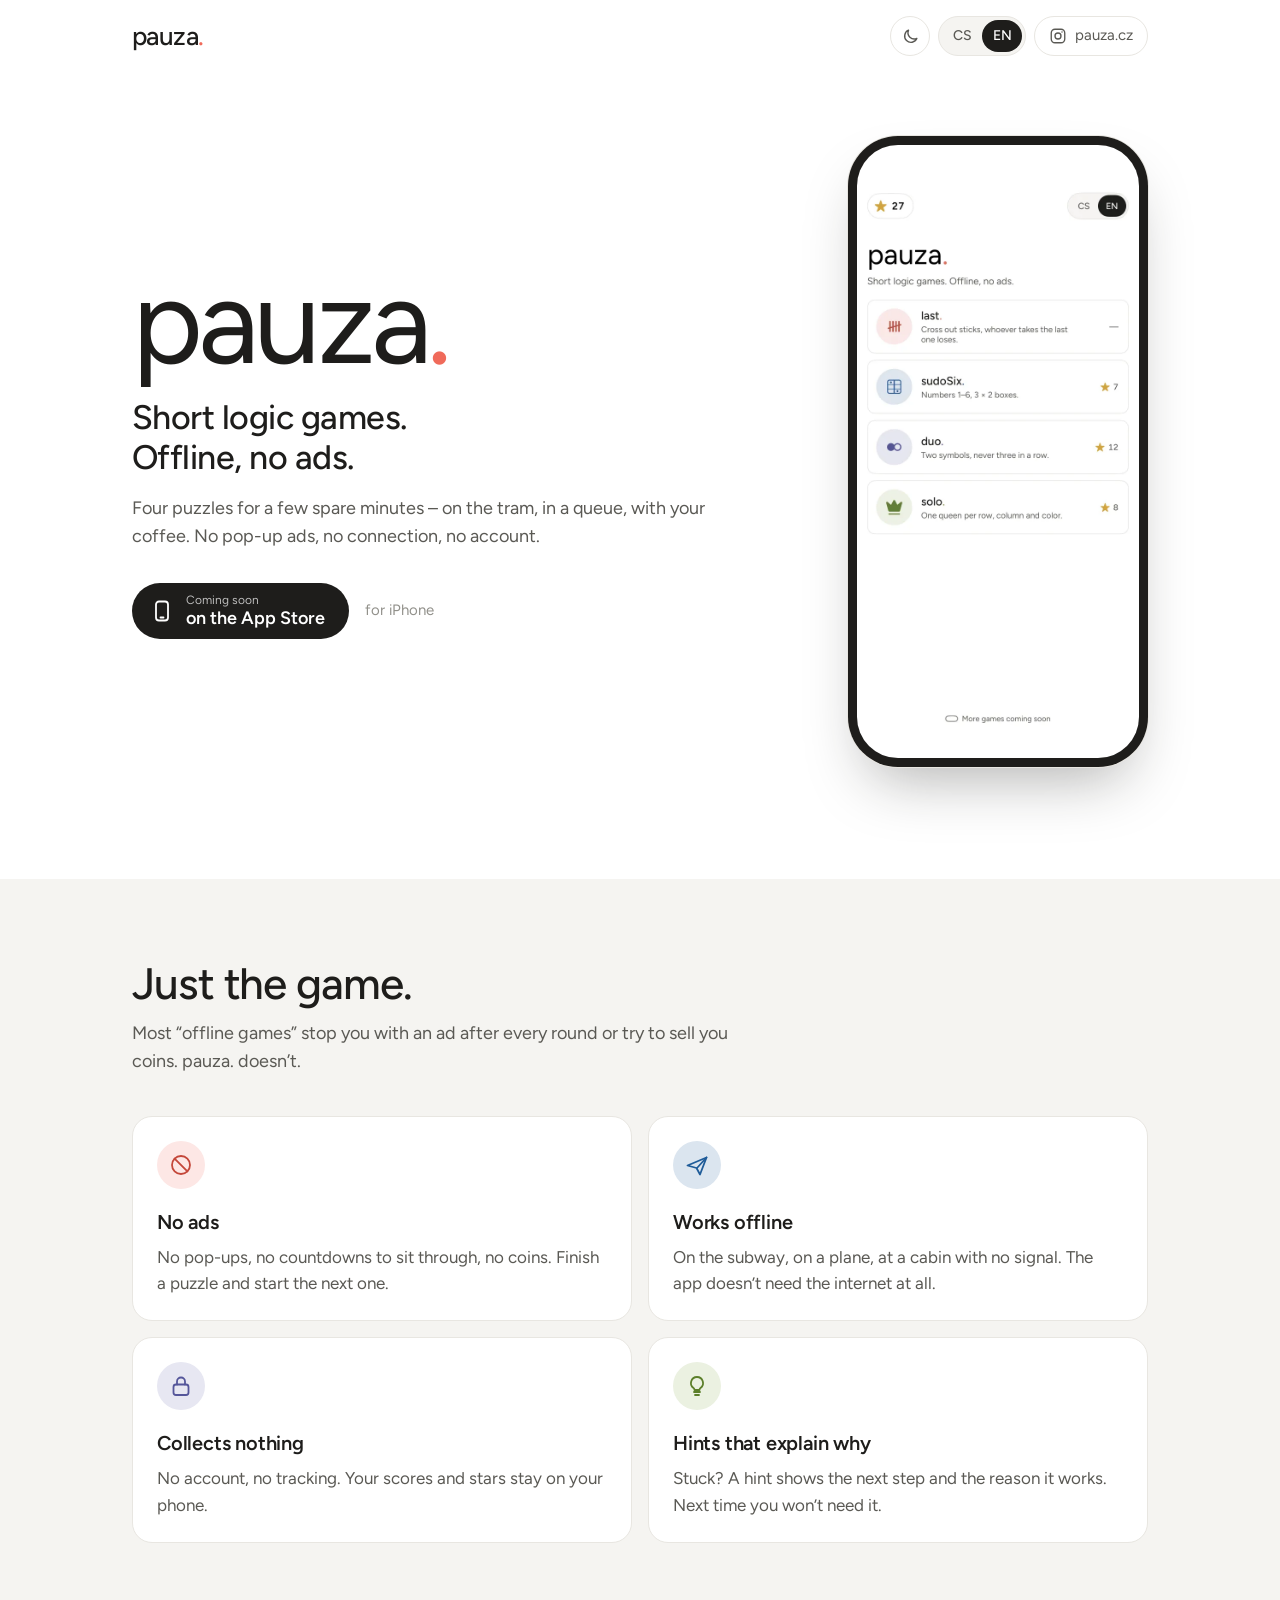
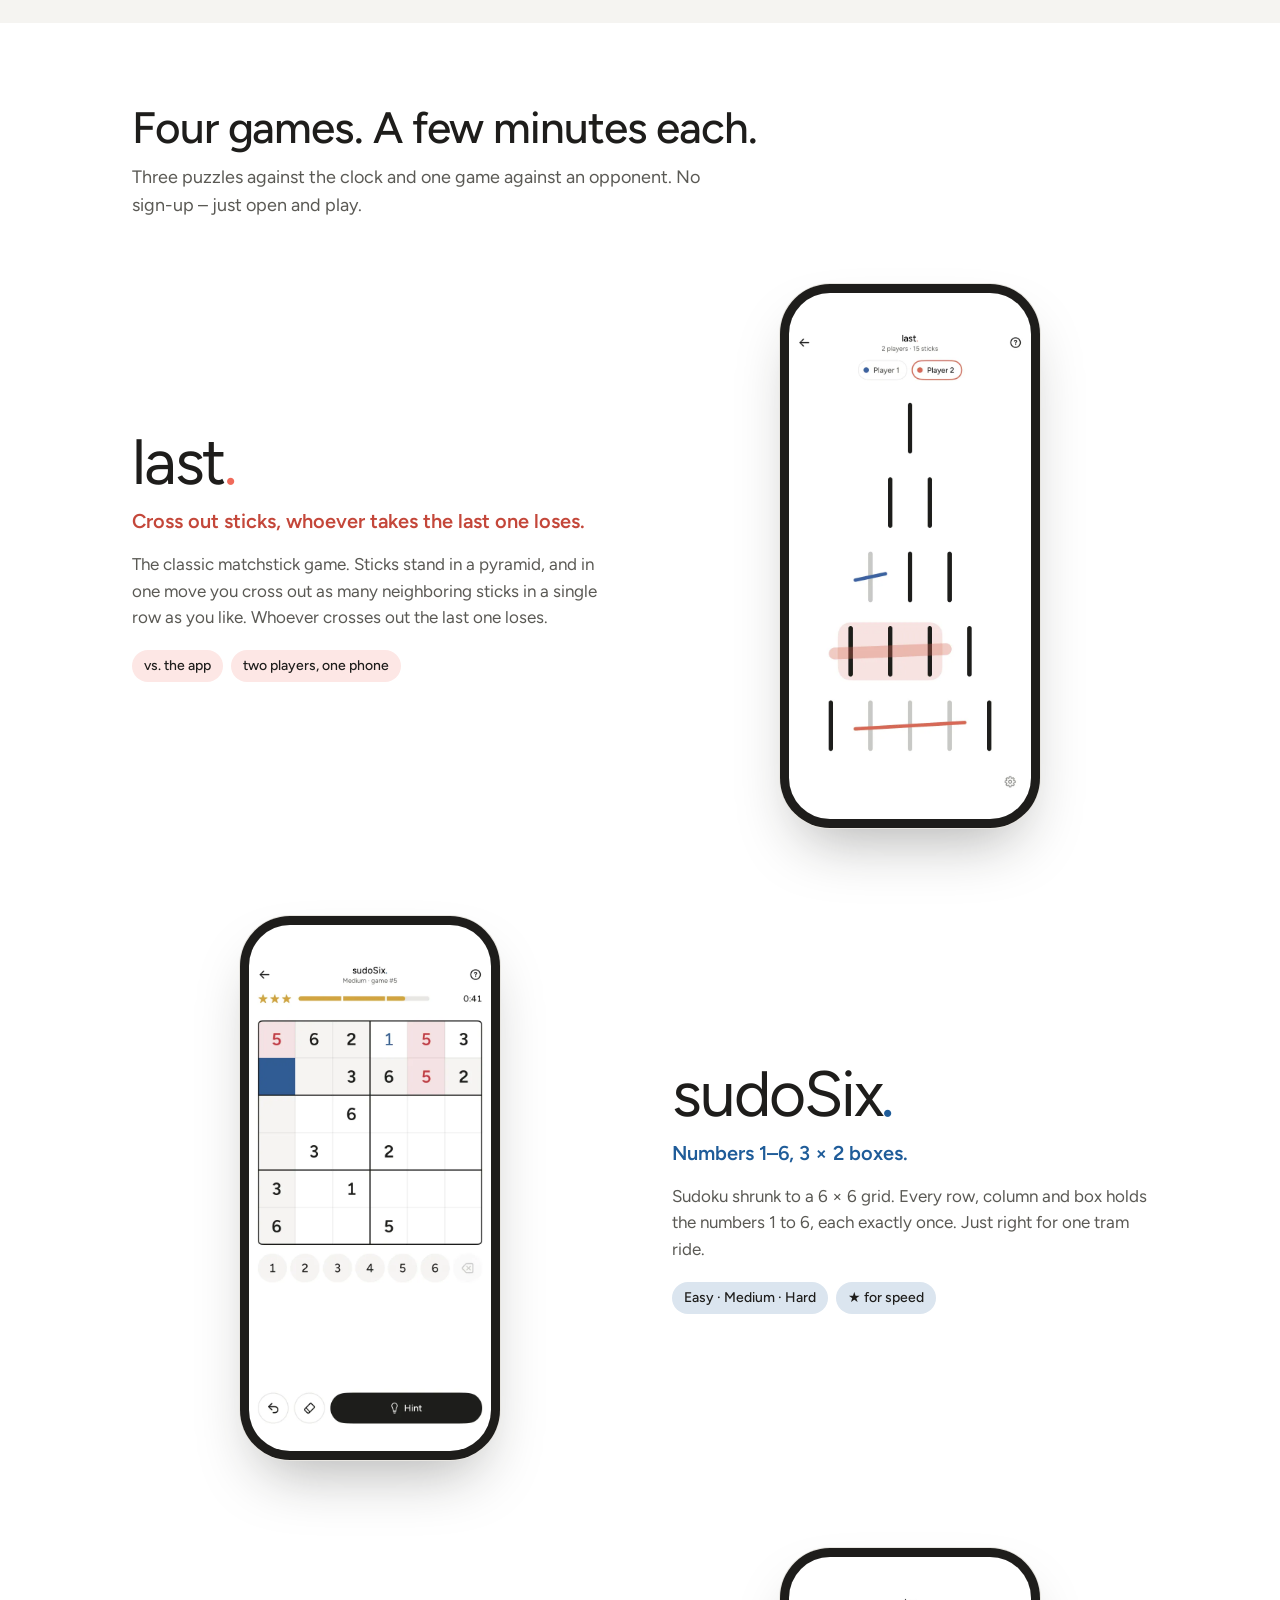
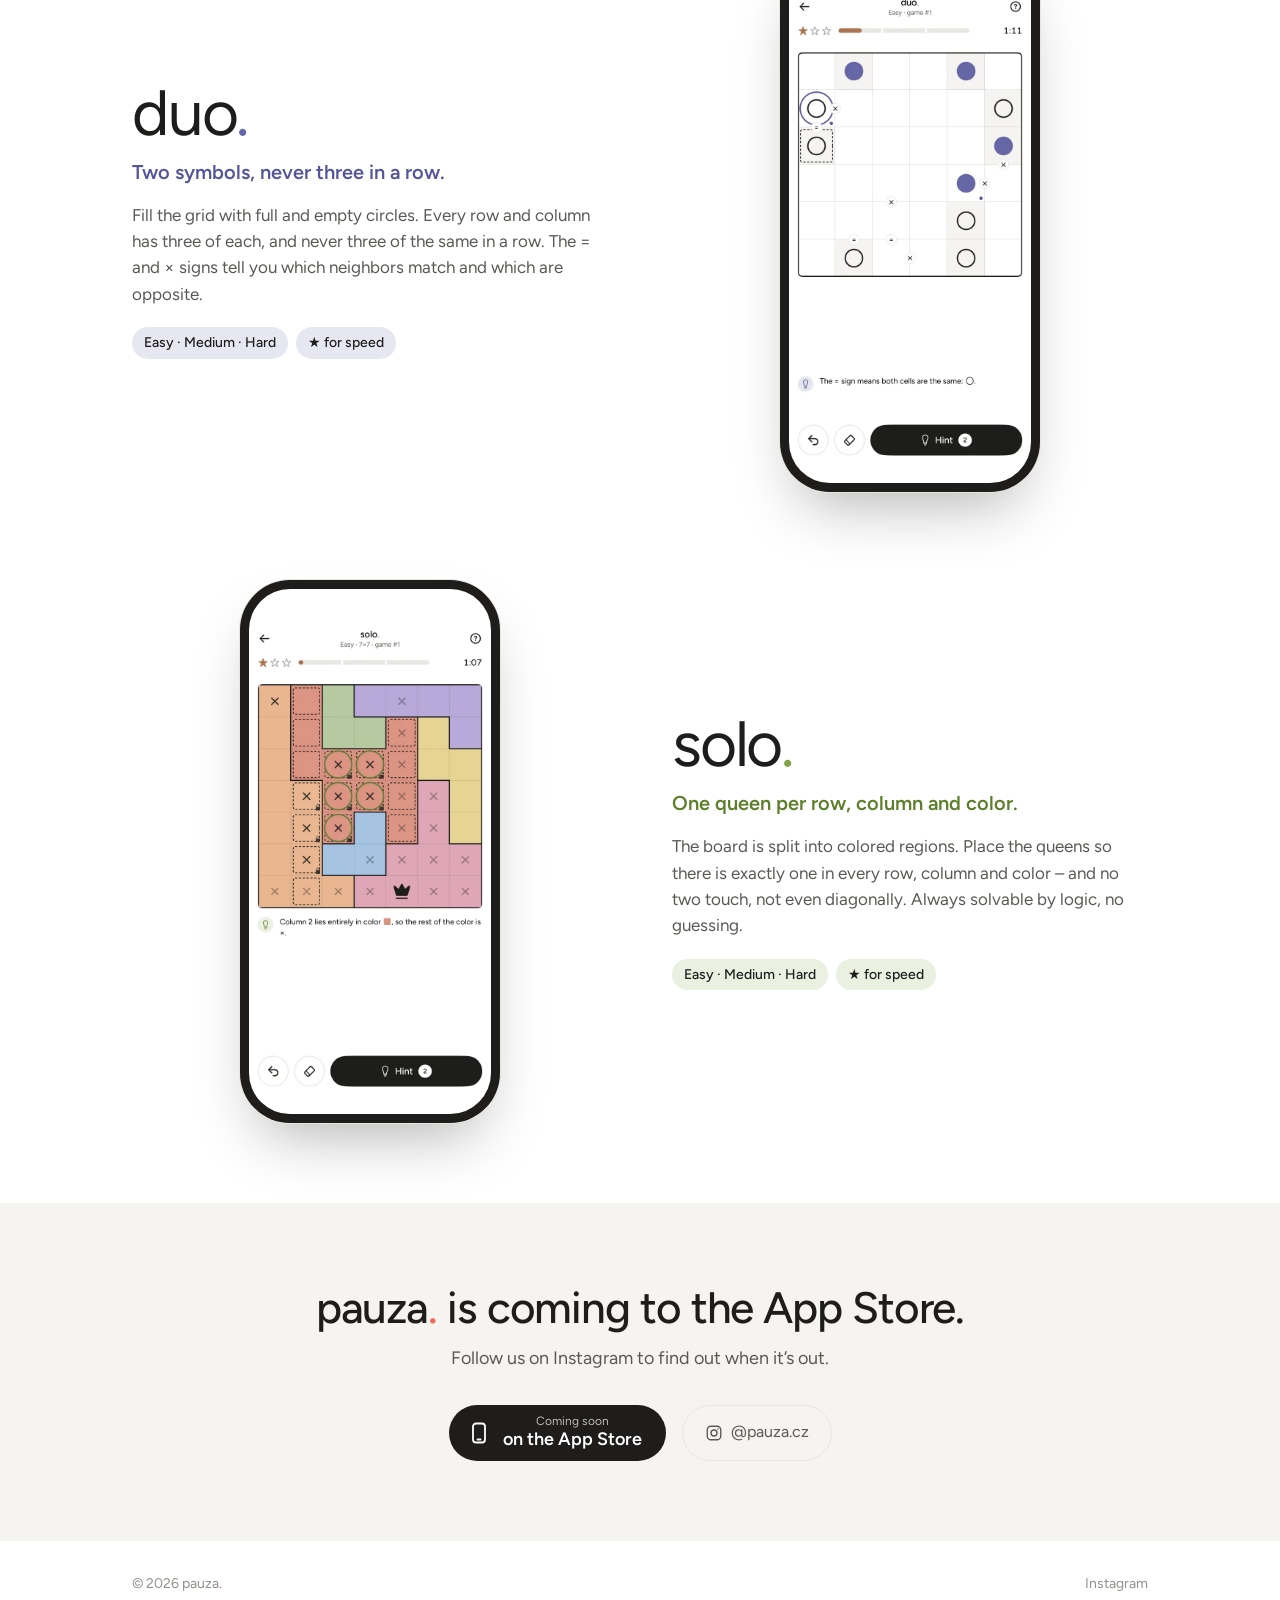
==== en/index.html @ 17f35d7b "Aktualizace webu (2026-10-19) Co-Authored-By: Claude Opus 5.5 <noreply@anthropic.com>" ====
<!doctype html>
<html lang="en">
<head>
  <meta charset="utf-8">
  <meta name="viewport" content="width=device-width, initial-scale=1, viewport-fit=cover">
  <title>pauza. – short logic games, offline and ad-free</title>
  <!-- Ještě před vykreslením: režim podle uložené volby (jinak systém) a jazyk – při příchodu zvenku
       přesměruje na verzi podle uložené volby, jinak podle jazyka prohlížeče. Vyhledávače se nepřesměrují. -->
  <script>
    (function () {
      var d = document.documentElement, theme = null, lang = null;
      try { theme = localStorage.getItem('pauza.theme'); lang = localStorage.getItem('pauza.lang'); } catch (e) {}
      if (theme === 'light' || theme === 'dark') d.setAttribute('data-theme', theme);
      var inside = document.referrer.indexOf(location.origin + '/') === 0;
      if (inside || /bot|crawl|spider|slurp|facebookexternalhit|preview|lighthouse/i.test(navigator.userAgent)) return;
      if (lang !== 'cs' && lang !== 'en') {
        lang = 'en';
        var prefs = navigator.languages || [navigator.language || ''];
        for (var i = 0; i < prefs.length; i++) {
          if (/^(cs|sk)\b/i.test(prefs[i])) { lang = 'cs'; break; }
          if (/^en\b/i.test(prefs[i])) break;
        }
      }
      if (lang !== d.lang) location.replace(lang === 'en' ? '/en/' : '/');
    })();
  </script>
  <meta name="description" content="Four short logic games for iPhone. They work offline, have no ads and collect nothing about you. Coming soon to the App Store.">
  <meta name="color-scheme" content="light dark">
  <meta name="theme-color" content="#ffffff" media="(prefers-color-scheme: light)" data-scheme="light">
  <meta name="theme-color" content="#121211" media="(prefers-color-scheme: dark)" data-scheme="dark">
  <link rel="canonical" href="https://pauzadot.cz/en/">
  <link rel="alternate" hreflang="cs" href="https://pauzadot.cz/">
  <link rel="alternate" hreflang="en" href="https://pauzadot.cz/en/">
  <link rel="alternate" hreflang="x-default" href="https://pauzadot.cz/en/">
  <link rel="icon" href="/favicon.ico" sizes="32x32">
  <link rel="icon" href="/img/icon-192.png" type="image/png" sizes="192x192">
  <link rel="apple-touch-icon" href="/apple-touch-icon.png">
  <link rel="preload" href="/fonts/figtree-latin-wght-normal.woff2" as="font" type="font/woff2" crossorigin>
  <link rel="stylesheet" href="/style.css">
  <script src="/site.js" defer></script>

  <meta property="og:type" content="website">
  <meta property="og:site_name" content="pauza.">
  <meta property="og:url" content="https://pauzadot.cz/en/">
  <meta property="og:title" content="pauza. – short logic games, offline and ad-free">
  <meta property="og:description" content="Four short logic games for iPhone. Offline, no ads, no tracking. Coming soon to the App Store.">
  <meta property="og:image" content="https://pauzadot.cz/img/og-en.png">
  <meta property="og:image:width" content="1200">
  <meta property="og:image:height" content="630">
  <meta property="og:locale" content="en_US">
  <meta property="og:locale:alternate" content="cs_CZ">
  <meta name="twitter:card" content="summary_large_image">
  <script type="application/ld+json">
    {
      "@context": "https://schema.org",
      "@type": "WebSite",
      "name": "pauza.",
      "alternateName": ["pauza", "pauzadot.cz"],
      "url": "https://pauzadot.cz/"
    }
  </script>
</head>
<body>

<!-- Vygenerováno `npm run site` ze site-src/page.html – neupravovat ručně. -->

<header class="wrap top">
  <a class="logo" href="/en/">pauza<span class="dot">.</span></a>
  <div class="controls">
    <button class="icon-btn theme" type="button">
      <svg class="moon" viewBox="0 0 24 24" fill="none" stroke="currentColor" stroke-width="1.8" stroke-linecap="round" stroke-linejoin="round" aria-hidden="true"><path d="M20 14.5A8 8 0 0 1 9.5 4a8 8 0 1 0 10.5 10.5z"/></svg>
      <svg class="sun" viewBox="0 0 24 24" fill="none" stroke="currentColor" stroke-width="1.8" stroke-linecap="round" aria-hidden="true"><circle cx="12" cy="12" r="4"/><path d="M12 2.5v2M12 19.5v2M2.5 12h2M19.5 12h2M5.3 5.3l1.4 1.4M17.3 17.3l1.4 1.4M5.3 18.7l1.4-1.4M17.3 6.7l1.4-1.4"/></svg><span class="vh">Switch light and dark mode</span>
    </button>
    <nav class="seg" aria-label="Jazyk / Language">
      <a href="/" hreflang="cs" data-set-lang="cs">CS</a>
      <a href="/en/" hreflang="en" data-set-lang="en" aria-current="page">EN</a>
    </nav>
    <a class="ig" href="https://www.instagram.com/pauza.cz/" rel="me noopener" target="_blank">
      <svg viewBox="0 0 24 24" fill="none" stroke="currentColor" stroke-width="1.8" aria-hidden="true"><rect x="3" y="3" width="18" height="18" rx="5"/><circle cx="12" cy="12" r="4"/><circle cx="17.3" cy="6.7" r="1" fill="currentColor" stroke="none"/></svg>
      <span class="label">pauza.cz</span><span class="vh">Instagram</span>
    </a>
  </div>
</header>

<main>
  <section class="wrap hero">
    <div>
      <h1>pauza<span class="dot">.</span></h1>
      <p class="claim">Short logic games.<br>Offline, no ads.</p>
      <p class="lead">Four puzzles for a few spare minutes – on the tram, in a queue, with your coffee. No pop-up ads, no connection, no account.</p>
      <div class="cta">
        <a class="store" aria-disabled="true" role="link">
          <svg viewBox="0 0 24 24" fill="none" stroke="currentColor" stroke-width="1.8" stroke-linecap="round" aria-hidden="true"><rect x="6" y="2.5" width="12" height="19" rx="3"/><path d="M10.5 18.5h3"/></svg>
          <span><small>Coming soon</small><strong>on the App Store</strong></span>
        </a>
        <span class="soon"><span>for iPhone</span></span>
      </div>
    </div>
    <div class="phone">
      <picture>
        <source srcset="/img/en/menu-dark.webp" media="(prefers-color-scheme: dark)" data-scheme="dark">
        <img src="/img/en/menu-light.webp" width="660" height="1434"
          alt="The pauza. app menu with four games: last., sudoSix., duo. and solo.">
      </picture>
    </div>
  </section>

  <section class="section soft">
    <div class="wrap">
      <h2>Just the game.</h2>
      <p class="sub">Most “offline games” stop you with an ad after every round or try to sell you coins. pauza. doesn’t.</p>
      <div class="why">
        <article class="game-carky">
          <div class="ico"><svg viewBox="0 0 24 24" fill="none" stroke="currentColor" stroke-width="1.8" stroke-linecap="round" aria-hidden="true"><circle cx="12" cy="12" r="9"/><path d="M5.6 5.6l12.8 12.8"/></svg></div>
          <h3>No ads</h3>
          <p>No pop-ups, no countdowns to sit through, no coins. Finish a puzzle and start the next one.</p>
        </article>
        <article class="game-sudoku">
          <div class="ico"><svg viewBox="0 0 24 24" fill="none" stroke="currentColor" stroke-width="1.8" stroke-linecap="round" stroke-linejoin="round" aria-hidden="true"><path d="M2.5 12.5l19-8-6.5 17-3.5-6.5z"/><path d="M12 15l9.5-10.5"/></svg></div>
          <h3>Works offline</h3>
          <p>On the subway, on a plane, at a cabin with no signal. The app doesn’t need the internet at all.</p>
        </article>
        <article class="game-tango">
          <div class="ico"><svg viewBox="0 0 24 24" fill="none" stroke="currentColor" stroke-width="1.8" stroke-linecap="round" aria-hidden="true"><rect x="4.5" y="10.5" width="15" height="10.5" rx="2.5"/><path d="M8 10.5V7.5a4 4 0 0 1 8 0v3"/></svg></div>
          <h3>Collects nothing</h3>
          <p>No account, no tracking. Your scores and stars stay on your phone.</p>
        </article>
        <article class="game-queens">
          <div class="ico"><svg viewBox="0 0 24 24" fill="none" stroke="currentColor" stroke-width="1.8" stroke-linecap="round" stroke-linejoin="round" aria-hidden="true"><path d="M9 18h6M10 21h4"/><path d="M12 3a6 6 0 0 0-3.5 10.9c.6.5 1 1.2 1 2.1h5c0-.9.4-1.6 1-2.1A6 6 0 0 0 12 3z"/></svg></div>
          <h3>Hints that explain why</h3>
          <p>Stuck? A hint shows the next step and the reason it works. Next time you won’t need it.</p>
        </article>
      </div>
    </div>
  </section>

  <section class="section">
    <div class="wrap">
      <h2>Four games. A few minutes each.</h2>
      <p class="sub">Three puzzles against the clock and one game against an opponent. No sign-up – just open and play.</p>

      <div class="games">
        <article class="game game-carky">
          <div>
            <h3>last<span class="dot">.</span></h3>
            <p class="tag">Cross out sticks, whoever takes the last one loses.</p>
            <p class="text">The classic matchstick game. Sticks stand in a pyramid, and in one move you cross out as many neighboring sticks in a single row as you like. Whoever crosses out the last one loses.</p>
            <ul class="chips"><li>vs. the app</li><li>two players, one phone</li></ul>
          </div>
          <div class="phone small">
            <picture>
              <source srcset="/img/en/last-dark.webp" media="(prefers-color-scheme: dark)" data-scheme="dark">
              <img src="/img/en/last-light.webp" width="660" height="1434" loading="lazy"
                alt="last.: a pyramid of sticks, some already crossed out">
            </picture>
          </div>
        </article>

        <article class="game game-sudoku">
          <div>
            <h3>sudoSix<span class="dot">.</span></h3>
            <p class="tag">Numbers 1–6, 3 × 2 boxes.</p>
            <p class="text">Sudoku shrunk to a 6 × 6 grid. Every row, column and box holds the numbers 1 to 6, each exactly once. Just right for one tram ride.</p>
            <ul class="chips"><li>Easy · Medium · Hard</li><li>★ for speed</li></ul>
          </div>
          <div class="phone small">
            <picture>
              <source srcset="/img/en/sudosix-dark.webp" media="(prefers-color-scheme: dark)" data-scheme="dark">
              <img src="/img/en/sudosix-light.webp" width="660" height="1434" loading="lazy"
                alt="sudoSix.: a 6 × 6 grid in progress with the number pad">
            </picture>
          </div>
        </article>

        <article class="game game-tango">
          <div>
            <h3>duo<span class="dot">.</span></h3>
            <p class="tag">Two symbols, never three in a row.</p>
            <p class="text">Fill the grid with full and empty circles. Every row and column has three of each, and never three of the same in a row. The = and × signs tell you which neighbors match and which are opposite.</p>
            <ul class="chips"><li>Easy · Medium · Hard</li><li>★ for speed</li></ul>
          </div>
          <div class="phone small">
            <picture>
              <source srcset="/img/en/duo-dark.webp" media="(prefers-color-scheme: dark)" data-scheme="dark">
              <img src="/img/en/duo-light.webp" width="660" height="1434" loading="lazy"
                alt="duo.: a grid of full and empty circles with = and × signs">
            </picture>
          </div>
        </article>

        <article class="game game-queens">
          <div>
            <h3>solo<span class="dot">.</span></h3>
            <p class="tag">One queen per row, column and color.</p>
            <p class="text">The board is split into colored regions. Place the queens so there is exactly one in every row, column and color – and no two touch, not even diagonally. Always solvable by logic, no guessing.</p>
            <ul class="chips"><li>Easy · Medium · Hard</li><li>★ for speed</li></ul>
          </div>
          <div class="phone small">
            <picture>
              <source srcset="/img/en/solo-dark.webp" media="(prefers-color-scheme: dark)" data-scheme="dark">
              <img src="/img/en/solo-light.webp" width="660" height="1434" loading="lazy"
                alt="solo.: colored regions, a queen and a hint explaining the next step">
            </picture>
          </div>
        </article>
      </div>
    </div>
  </section>

  <section class="section soft end">
    <div class="wrap">
      <h2>pauza<span class="dot">.</span> is coming to the App Store.</h2>
      <p class="sub">Follow us on Instagram to find out when it’s out.</p>
      <div class="cta">
        <a class="store" aria-disabled="true" role="link">
          <svg viewBox="0 0 24 24" fill="none" stroke="currentColor" stroke-width="1.8" stroke-linecap="round" aria-hidden="true"><rect x="6" y="2.5" width="12" height="19" rx="3"/><path d="M10.5 18.5h3"/></svg>
          <span><small>Coming soon</small><strong>on the App Store</strong></span>
        </a>
        <a class="ig" href="https://www.instagram.com/pauza.cz/" rel="me noopener" target="_blank">
          <svg viewBox="0 0 24 24" fill="none" stroke="currentColor" stroke-width="1.8" aria-hidden="true"><rect x="3" y="3" width="18" height="18" rx="5"/><circle cx="12" cy="12" r="4"/><circle cx="17.3" cy="6.7" r="1" fill="currentColor" stroke="none"/></svg>
          @pauza.cz
        </a>
      </div>
    </div>
  </section>
</main>

<footer class="wrap foot">
  <span>© 2026 pauza<span class="dot">.</span></span>
  <a href="https://www.instagram.com/pauza.cz/" rel="noopener" target="_blank">Instagram</a>
</footer>

</body>
</html>
---- style.css ----
/* Web pauzadot.cz – statická stránka bez sestavování (GitHub Pages).
   Barvy a rozměry z design/tokens.json přes `npm run tokens`, stejně jako appka. */

@font-face {
  font-family: 'Figtree';
  font-style: normal;
  font-display: swap;
  font-weight: 300 900;
  src: url('fonts/figtree-latin-ext-wght-normal.woff2') format('woff2-variations');
  unicode-range: U+0100-02BA, U+02BD-02C5, U+02C7-02CC, U+02CE-02D7, U+02DD-02FF, U+0304, U+0308, U+0329,
    U+1D00-1DBF, U+1E00-1E9F, U+1EF2-1EFF, U+2020, U+20A0-20AB, U+20AD-20C0, U+2113, U+2C60-2C7F, U+A720-A7FF;
}
@font-face {
  font-family: 'Figtree';
  font-style: normal;
  font-display: swap;
  font-weight: 300 900;
  src: url('fonts/figtree-latin-wght-normal.woff2') format('woff2-variations');
  unicode-range: U+0000-00FF, U+0131, U+0152-0153, U+02BB-02BC, U+02C6, U+02DA, U+02DC, U+0304, U+0308, U+0329,
    U+2000-206F, U+20AC, U+2122, U+2191, U+2193, U+2212, U+2215, U+FEFF, U+FFFD;
}

/* tokens:begin – generuje `npm run tokens` z design/tokens.json, neupravovat ručně */
:root {
  --bg: #ffffff;
  --bg-soft: #f5f4f1;
  --bg-card: #ffffff;
  --fg: #1e1d1b;
  --fg-muted: #5a5954;
  --fg-subtle: #92918b;
  --border: #e8e6e1;
  --border-strong: var(--fg);
  --edge: #1e1d1b; /* obrys hrací plochy a hranice oblastí */
  --hair: rgba(30, 29, 27, 0.12); /* jemné čáry uvnitř plochy */
  --scrim: rgba(20, 20, 18, 0.42);

  --player-1: #2f64a8;
  --player-2: #e8604c;
  --bad: #d62839;
  --star-gold: #d9a21b;
  --star-silver: #8f959e;
  --star-bronze: #b4714a;

  /* barvy her (accent = plocha/ikona, ink = text a čáry v barvě hry) */
  --game-carky: #f06a5a;
  --game-carky-ink: #c4473a;
  --game-sudoku: #1f5c99;
  --game-sudoku-ink: #1f5c99;
  --game-tango: #6667ab;
  --game-tango-ink: #55569a;
  --game-queens: #7fa544;
  --game-queens-ink: #5c7f2a;

  /* paleta oblastí Queens – světlá tlumená, tmavá hluboká (ve tmě nesvítí) */
  --q0: #f2b48a;
  --q1: #e9a3b8;
  --q2: #e8d38a;
  --q3: #afcb9c;
  --q4: #9ec4e6;
  --q5: #bba8dc;
  --q6: #e8907f;
  --q7: #8acdc0;
  --q8: #d6c3a5;
  --q9: #b7becb;
  --q-ink: #1e1d1b;

  --r-sm: 8px;
  --r-md: 12px;
  --r-capsule: 999px;
  --dur-fast: 120ms;
  --dur-base: 200ms;
}

@media (prefers-color-scheme: dark) {
  :root:not([data-theme='light']) {
    --bg: #121211;
    --bg-soft: #1b1b19;
    --bg-card: #222220;
    --fg: #f5f4f0;
    --fg-muted: #b5b3ac;
    --fg-subtle: #75736d;
    --border: #2d2c29;
    --edge: rgba(255, 255, 255, 0.88);
    --hair: rgba(255, 255, 255, 0.1);
    --scrim: rgba(0, 0, 0, 0.62);

    --player-1: #7ea6de;
    --player-2: #ff8c7e;
    --bad: #ff5a6a;
    --star-gold: #f2be4a;
    --star-silver: #b7bcc5;
    --star-bronze: #d6936a;

    --game-carky: #ff8c7e;
    --game-carky-ink: #ff8c7e;
    --game-sudoku: #6fa3db;
    --game-sudoku-ink: #8db7e6;
    --game-tango: #a3a4e3;
    --game-tango-ink: #a3a4e3;
    --game-queens: #a6cc6a;
    --game-queens-ink: #a6cc6a;

    --q0: #7c4a2d;
    --q1: #73394f;
    --q2: #6e5b1f;
    --q3: #3f5c35;
    --q4: #2c4d6e;
    --q5: #4d3f72;
    --q6: #7d3a33;
    --q7: #22574f;
    --q8: #5c4f3d;
    --q9: #454c5b;
    --q-ink: #ffffff;
  }
}

:root[data-theme='dark'] {
  --bg: #121211;
  --bg-soft: #1b1b19;
  --bg-card: #222220;
  --fg: #f5f4f0;
  --fg-muted: #b5b3ac;
  --fg-subtle: #75736d;
  --border: #2d2c29;
  --edge: rgba(255, 255, 255, 0.88);
  --hair: rgba(255, 255, 255, 0.1);
  --scrim: rgba(0, 0, 0, 0.62);

  --player-1: #7ea6de;
  --player-2: #ff8c7e;
  --bad: #ff5a6a;
  --star-gold: #f2be4a;
  --star-silver: #b7bcc5;
  --star-bronze: #d6936a;

  --game-carky: #ff8c7e;
  --game-carky-ink: #ff8c7e;
  --game-sudoku: #6fa3db;
  --game-sudoku-ink: #8db7e6;
  --game-tango: #a3a4e3;
  --game-tango-ink: #a3a4e3;
  --game-queens: #a6cc6a;
  --game-queens-ink: #a6cc6a;

  --q0: #7c4a2d;
  --q1: #73394f;
  --q2: #6e5b1f;
  --q3: #3f5c35;
  --q4: #2c4d6e;
  --q5: #4d3f72;
  --q6: #7d3a33;
  --q7: #22574f;
  --q8: #5c4f3d;
  --q9: #454c5b;
  --q-ink: #ffffff;
}
/* tokens:end */

/* režim: podle systému, ruční volba přes data-theme na <html> (site.js) */
:root {
  color-scheme: light;
  --frame: #1e1d1b; /* rám telefonu kolem screenu */
  --frame-shadow: 0 0 0 1px var(--border), 0 30px 60px -20px rgba(30, 29, 27, 0.35);
}
@media (prefers-color-scheme: dark) {
  :root:not([data-theme='light']) {
    color-scheme: dark;
    --frame: #2d2c29;
    --frame-shadow: 0 30px 60px -20px rgba(0, 0, 0, 0.7);
  }
}
:root[data-theme='dark'] {
  color-scheme: dark;
  --frame: #2d2c29;
  --frame-shadow: 0 30px 60px -20px rgba(0, 0, 0, 0.7);
}

/* barva hry přes třídu, stejně jako v appce */
.game-carky { --accent: var(--game-carky); --accent-ink: var(--game-carky-ink); }
.game-sudoku { --accent: var(--game-sudoku); --accent-ink: var(--game-sudoku-ink); }
.game-tango { --accent: var(--game-tango); --accent-ink: var(--game-tango-ink); }
.game-queens { --accent: var(--game-queens); --accent-ink: var(--game-queens-ink); }

* { box-sizing: border-box; }

html {
  -webkit-text-size-adjust: 100%;
  scroll-behavior: smooth;
}

body {
  margin: 0;
  background: var(--bg);
  color: var(--fg);
  font: 400 17px/1.55 'Figtree', system-ui, sans-serif;
  -webkit-font-smoothing: antialiased;
}

h1, h2, h3, p { margin: 0; }

a { color: inherit; }

img { display: block; max-width: 100%; height: auto; }

.wrap {
  width: 100%;
  max-width: 1080px;
  margin: 0 auto;
  padding: 0 16px;
}
@media (min-width: 640px) {
  .wrap { padding: 0 32px; }
}

/* tečka značky: „pauza.“, „last.“ … */
.dot { color: var(--accent, var(--game-carky)); }

/* ---------- lišta ---------- */
.top {
  display: flex;
  align-items: center;
  justify-content: space-between;
  height: 72px;
}
.logo {
  font-size: 26px;
  font-weight: 500;
  letter-spacing: -0.02em;
  text-decoration: none;
}
.ig {
  display: inline-flex;
  align-items: center;
  gap: 8px;
  height: 40px;
  padding: 0 14px;
  border: 1px solid var(--border);
  border-radius: var(--r-capsule);
  color: var(--fg-muted);
  font-size: 15px;
  text-decoration: none;
  transition: border-color var(--dur-base), color var(--dur-base);
}
.ig:hover { border-color: var(--fg); color: var(--fg); }
.ig svg { width: 18px; height: 18px; }

.controls {
  display: flex;
  align-items: center;
  gap: 8px;
}
/* v liště jen ikona Instagramu, text od tabletu výš */
.top .ig { width: 40px; padding: 0; justify-content: center; }
.top .ig .label { display: none; }
@media (min-width: 640px) {
  .top .ig { width: auto; padding: 0 14px; }
  .top .ig .label { display: inline; }
}

.vh {
  position: absolute;
  width: 1px;
  height: 1px;
  overflow: hidden;
  clip-path: inset(50%);
  white-space: nowrap;
}

button {
  font: inherit;
  color: inherit;
  cursor: pointer;
}

.icon-btn {
  display: grid;
  place-items: center;
  width: 40px;
  height: 40px;
  padding: 0;
  border: 1px solid var(--border);
  border-radius: 50%;
  background: none;
  color: var(--fg-muted);
  transition: border-color var(--dur-base), color var(--dur-base);
}
.icon-btn:hover { border-color: var(--fg); color: var(--fg); }
.icon-btn svg { width: 19px; height: 19px; }

/* ikona ukazuje, kam se přepne: ve světlém měsíc, v tmavém slunce */
.theme .sun { display: none; }
:root[data-theme='dark'] .theme .sun { display: block; }
:root[data-theme='dark'] .theme .moon { display: none; }
@media (prefers-color-scheme: dark) {
  :root:not([data-theme='light']) .theme .sun { display: block; }
  :root:not([data-theme='light']) .theme .moon { display: none; }
}

/* přepínač jazyka – jako v menu appky */
.seg {
  display: flex;
  height: 40px;
  padding: 3px;
  border: 1px solid var(--border);
  border-radius: var(--r-capsule);
  background: var(--bg-soft);
}
.seg a {
  display: grid;
  place-items: center;
  min-width: 40px;
  padding: 0 10px;
  text-decoration: none;
  border-radius: var(--r-capsule);
  background: none;
  color: var(--fg-muted);
  font-size: 14px;
  font-weight: 500;
  transition: background var(--dur-fast), color var(--dur-fast);
}
html[lang='cs'] .seg [data-set-lang='cs'],
html[lang='en'] .seg [data-set-lang='en'] {
  background: var(--fg);
  color: var(--bg);
}

:focus-visible {
  outline: 2px solid var(--fg);
  outline-offset: 2px;
}

/* ---------- úvod ---------- */
.hero {
  display: grid;
  gap: 48px;
  align-items: center;
  padding-block: 40px 72px;
}
@media (min-width: 860px) {
  .hero {
    grid-template-columns: 1fr auto;
    gap: 64px;
    padding-block: 64px 112px;
  }
}
.hero h1 {
  font-size: clamp(64px, 17vw, 120px);
  font-weight: 400;
  line-height: 0.95;
  letter-spacing: -0.04em;
}
.hero .claim {
  margin-top: 20px;
  font-size: clamp(24px, 5.6vw, 34px);
  font-weight: 500;
  line-height: 1.2;
  letter-spacing: -0.015em;
}
.hero .lead {
  max-width: 34em;
  margin-top: 16px;
  color: var(--fg-muted);
  font-size: 18px;
}
.cta {
  display: flex;
  flex-wrap: wrap;
  align-items: center;
  gap: 12px 16px;
  margin-top: 32px;
}

/* tlačítko obchodu – zatím „brzy“; po vydání nahradit oficiálním odznakem App Store */
.store {
  display: inline-flex;
  align-items: center;
  gap: 12px;
  min-height: 56px;
  padding: 8px 24px 8px 18px;
  border-radius: var(--r-capsule);
  background: var(--fg);
  color: var(--bg);
  text-decoration: none;
  line-height: 1.15;
}
.store[aria-disabled='true'] { cursor: default; }
.store svg { width: 24px; height: 24px; flex: none; }
.store small {
  display: block;
  font-size: 12px;
  opacity: 0.7;
}
.store strong {
  display: block;
  font-size: 18px;
  font-weight: 600;
}
.soon {
  color: var(--fg-subtle);
  font-size: 15px;
}

/* ---------- telefon se screenem ---------- */
.phone {
  width: min(300px, 74vw);
  margin: 0 auto;
  padding: 9px;
  border-radius: 50px;
  background: var(--frame);
  box-shadow: var(--frame-shadow);
}
.phone img {
  width: 100%;
  border-radius: 41px;
  background: var(--bg);
}
.phone.small { width: min(260px, 66vw); }

/* ---------- proč ---------- */
.section { padding: 80px 0; }
.section.soft { background: var(--bg-soft); }
.section h2 {
  max-width: 18em;
  font-size: clamp(30px, 6.4vw, 44px);
  font-weight: 500;
  line-height: 1.12;
  letter-spacing: -0.025em;
}
.section .sub {
  max-width: 34em;
  margin-top: 12px;
  color: var(--fg-muted);
  font-size: 18px;
}

.why {
  display: grid;
  gap: 16px;
  margin-top: 40px;
}
@media (min-width: 640px) {
  .why { grid-template-columns: 1fr 1fr; }
}
.why article {
  padding: 24px;
  border: 1px solid var(--border);
  border-radius: 20px;
  background: var(--bg-card);
}
.why .ico {
  display: grid;
  place-items: center;
  width: 48px;
  height: 48px;
  margin-bottom: 18px;
  border-radius: 50%;
  background: color-mix(in srgb, var(--accent) 16%, var(--bg));
  color: var(--accent-ink);
}
.why .ico svg { width: 24px; height: 24px; }
.why h3 {
  font-size: 20px;
  font-weight: 600;
  letter-spacing: -0.01em;
}
.why p {
  margin-top: 6px;
  color: var(--fg-muted);
}

/* ---------- hry ---------- */
.games {
  display: grid;
  gap: 88px;
  margin-top: 64px;
}
.game {
  display: grid;
  gap: 36px;
  align-items: center;
}
@media (min-width: 860px) {
  .game {
    grid-template-columns: 1fr 1fr;
    gap: 64px;
  }
  .game:nth-child(even) .phone { order: -1; }
}
.game h3 {
  font-size: clamp(44px, 11vw, 64px);
  font-weight: 400;
  line-height: 1;
  letter-spacing: -0.035em;
}
.game .tag {
  margin-top: 12px;
  color: var(--accent-ink);
  font-size: 20px;
  font-weight: 600;
}
.game p.text {
  max-width: 30em;
  margin-top: 14px;
  color: var(--fg-muted);
}
.chips {
  display: flex;
  flex-wrap: wrap;
  gap: 8px;
  margin: 20px 0 0;
  padding: 0;
  list-style: none;
}
.chips li {
  padding: 5px 12px;
  border-radius: var(--r-capsule);
  background: color-mix(in srgb, var(--accent) 16%, var(--bg));
  font-size: 14px;
  font-weight: 500;
}

/* ---------- závěr ---------- */
.end { text-align: center; }
.end h2 { margin: 0 auto; }
.end .sub { margin: 12px auto 0; }
.end .cta { justify-content: center; }
.end .ig { height: 56px; padding: 0 22px; font-size: 16px; }

.foot {
  display: flex;
  flex-wrap: wrap;
  justify-content: space-between;
  gap: 8px 24px;
  padding-block: 32px 48px;
  color: var(--fg-subtle);
  font-size: 14px;
}
.foot a { text-decoration: none; }
.foot a:hover { color: var(--fg); }

@media (prefers-reduced-motion: reduce) {
  html { scroll-behavior: auto; }
}
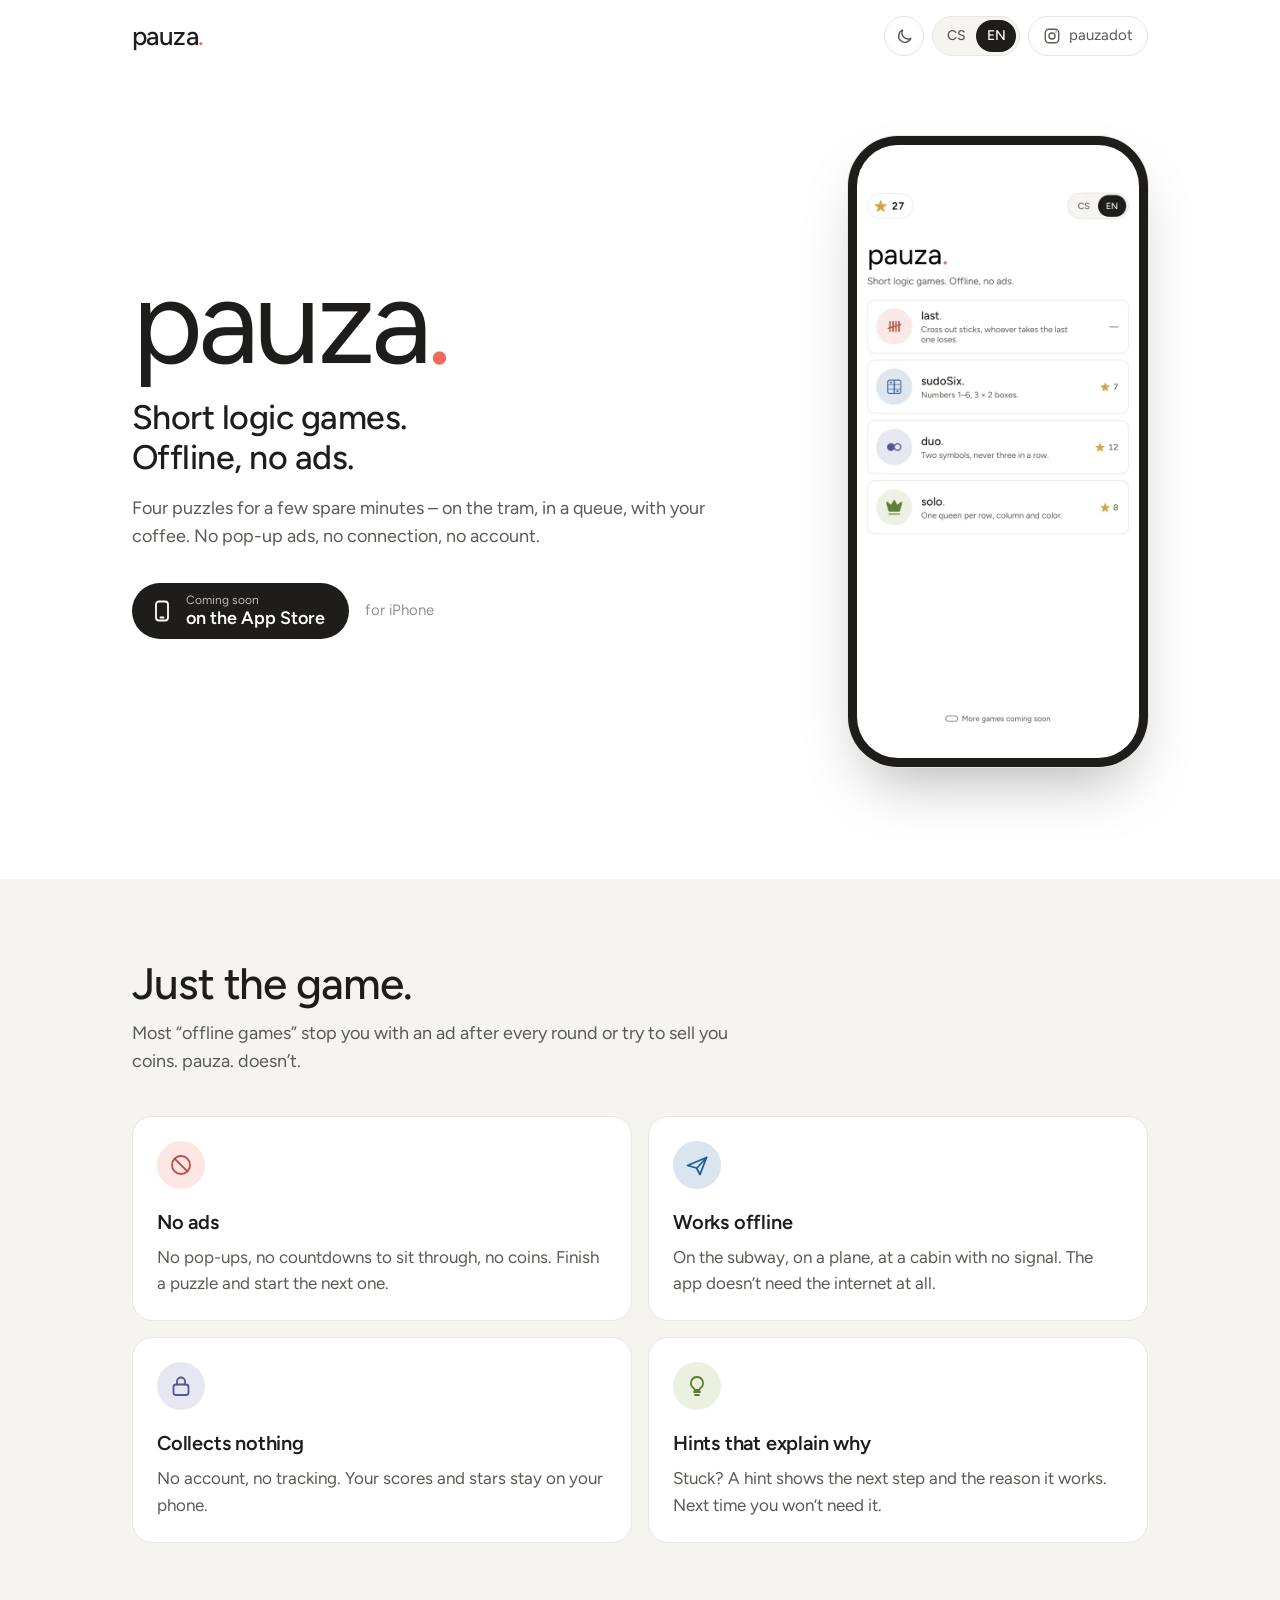
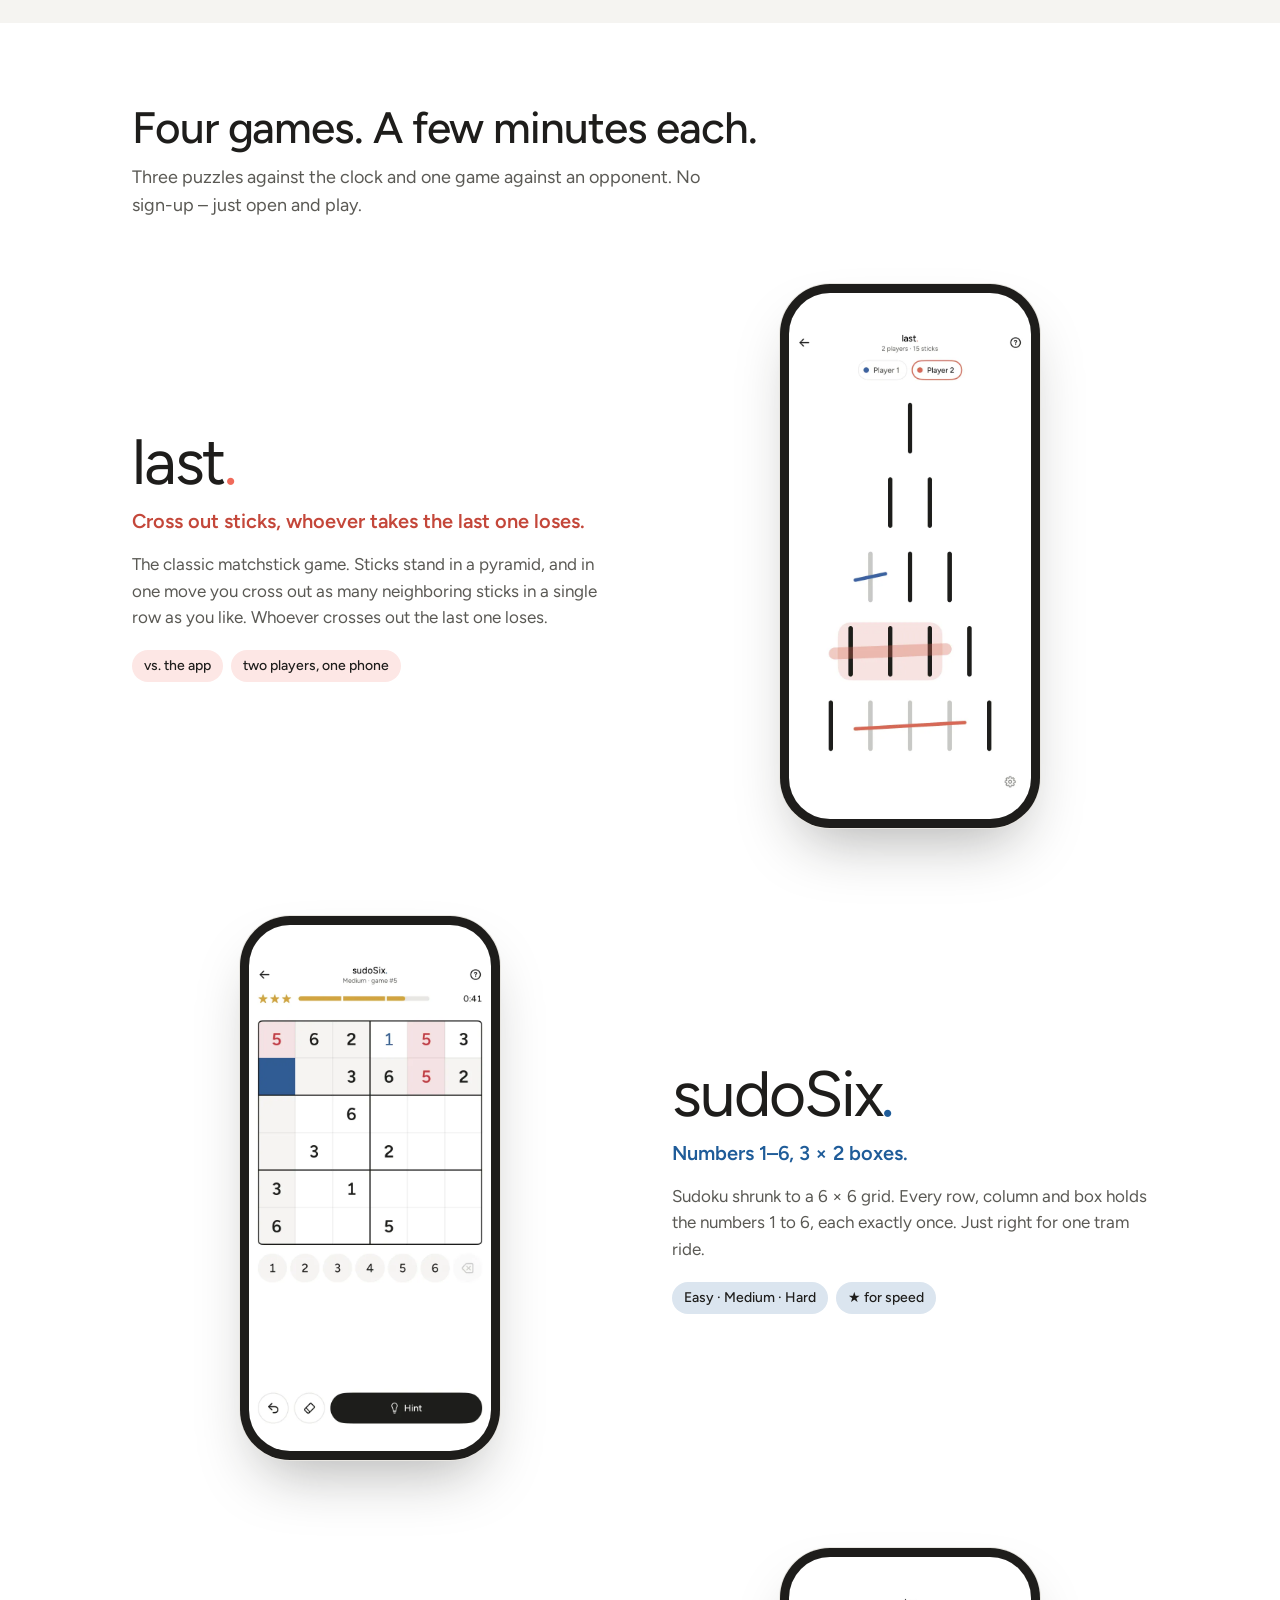
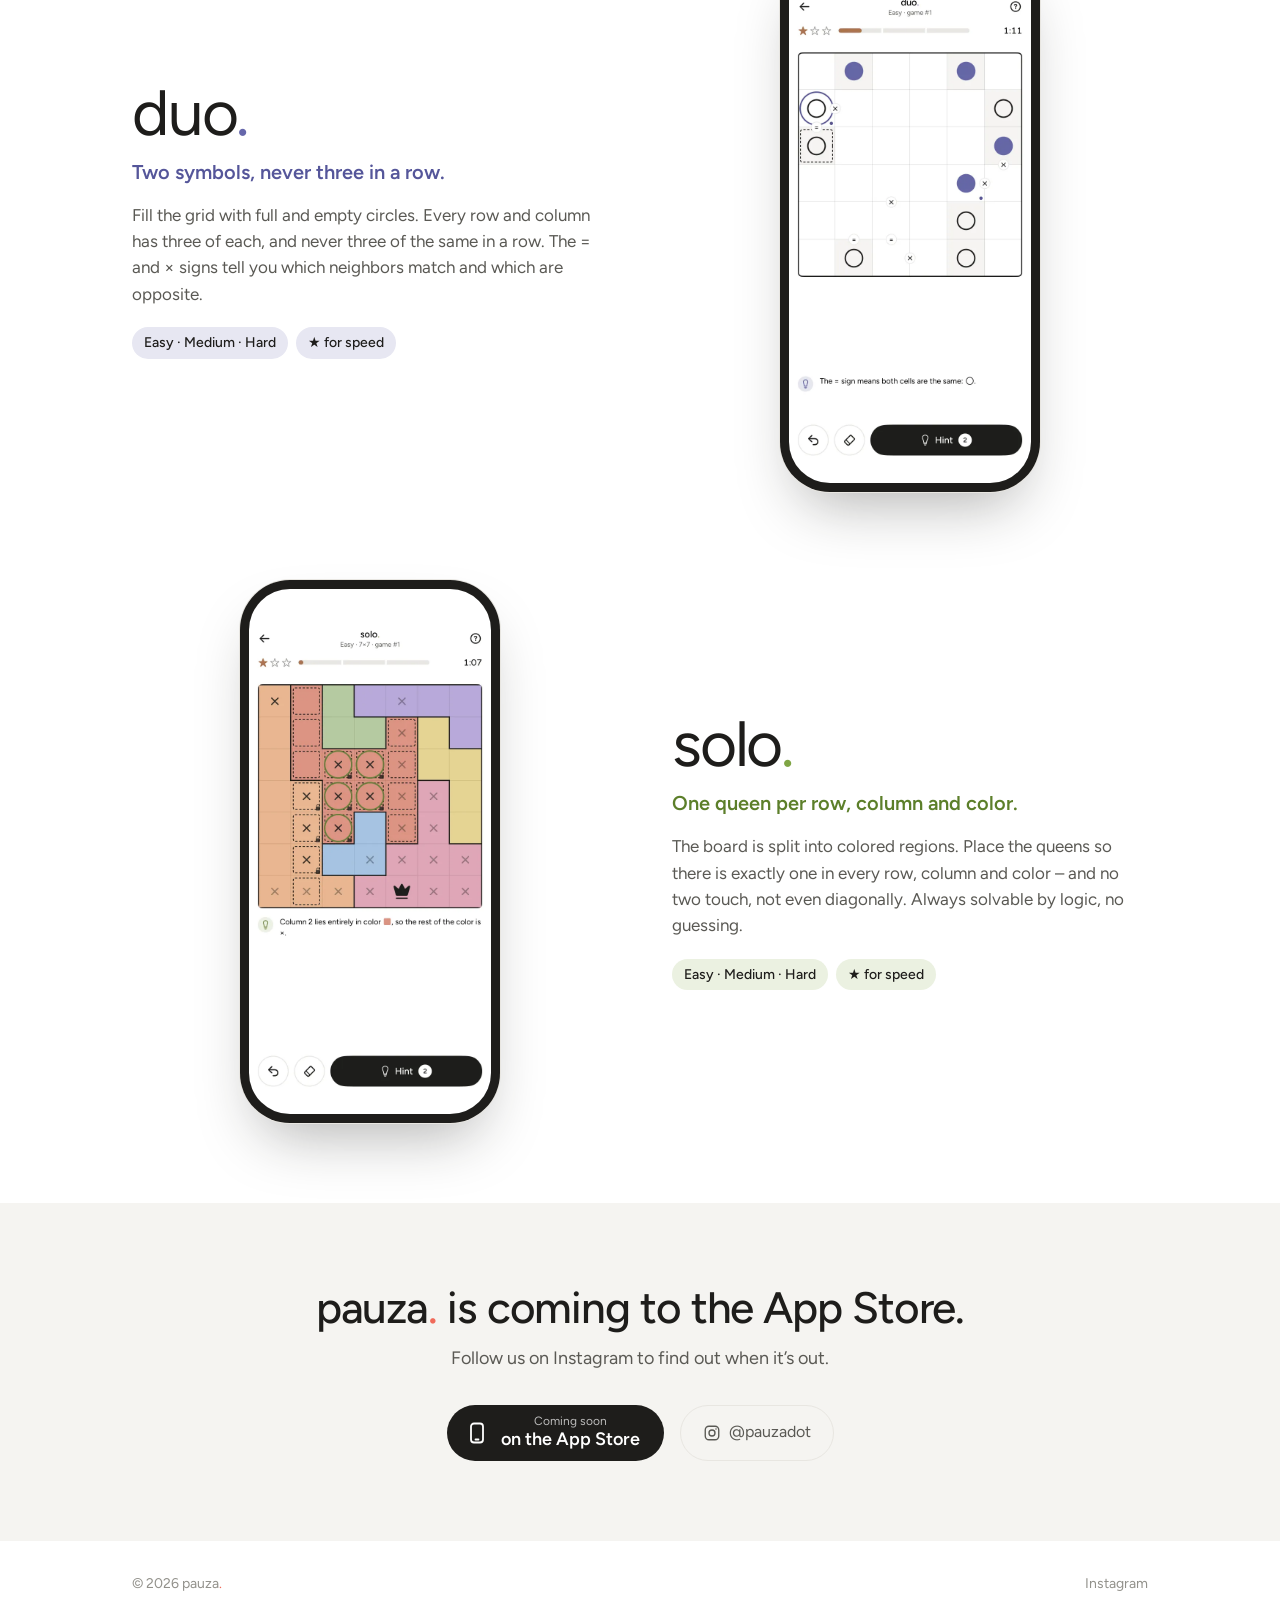
==== commit 513d58a7: "Aktualizace webu (2026-10-19) Co-Authored-By: Claude Opus 5.5 <noreply@anthropic.com>" ====
--- a/en/index.html
+++ b/en/index.html
@@ -75,9 +75,9 @@
       <a href="/" hreflang="cs" data-set-lang="cs">CS</a>
       <a href="/en/" hreflang="en" data-set-lang="en" aria-current="page">EN</a>
     </nav>
-    <a class="ig" href="https://www.instagram.com/pauza.cz/" rel="me noopener" target="_blank">
+    <a class="ig" href="https://www.instagram.com/pauzadot/" rel="me noopener" target="_blank">
       <svg viewBox="0 0 24 24" fill="none" stroke="currentColor" stroke-width="1.8" aria-hidden="true"><rect x="3" y="3" width="18" height="18" rx="5"/><circle cx="12" cy="12" r="4"/><circle cx="17.3" cy="6.7" r="1" fill="currentColor" stroke="none"/></svg>
-      <span class="label">pauza.cz</span><span class="vh">Instagram</span>
+      <span class="label">pauzadot</span><span class="vh">Instagram</span>
     </a>
   </div>
 </header>
@@ -216,9 +216,9 @@
           <svg viewBox="0 0 24 24" fill="none" stroke="currentColor" stroke-width="1.8" stroke-linecap="round" aria-hidden="true"><rect x="6" y="2.5" width="12" height="19" rx="3"/><path d="M10.5 18.5h3"/></svg>
           <span><small>Coming soon</small><strong>on the App Store</strong></span>
         </a>
-        <a class="ig" href="https://www.instagram.com/pauza.cz/" rel="me noopener" target="_blank">
+        <a class="ig" href="https://www.instagram.com/pauzadot/" rel="me noopener" target="_blank">
           <svg viewBox="0 0 24 24" fill="none" stroke="currentColor" stroke-width="1.8" aria-hidden="true"><rect x="3" y="3" width="18" height="18" rx="5"/><circle cx="12" cy="12" r="4"/><circle cx="17.3" cy="6.7" r="1" fill="currentColor" stroke="none"/></svg>
-          @pauza.cz
+          @pauzadot
         </a>
       </div>
     </div>
@@ -227,7 +227,7 @@
 
 <footer class="wrap foot">
   <span>© 2026 pauza<span class="dot">.</span></span>
-  <a href="https://www.instagram.com/pauza.cz/" rel="noopener" target="_blank">Instagram</a>
+  <a href="https://www.instagram.com/pauzadot/" rel="noopener" target="_blank">Instagram</a>
 </footer>
 
 </body>
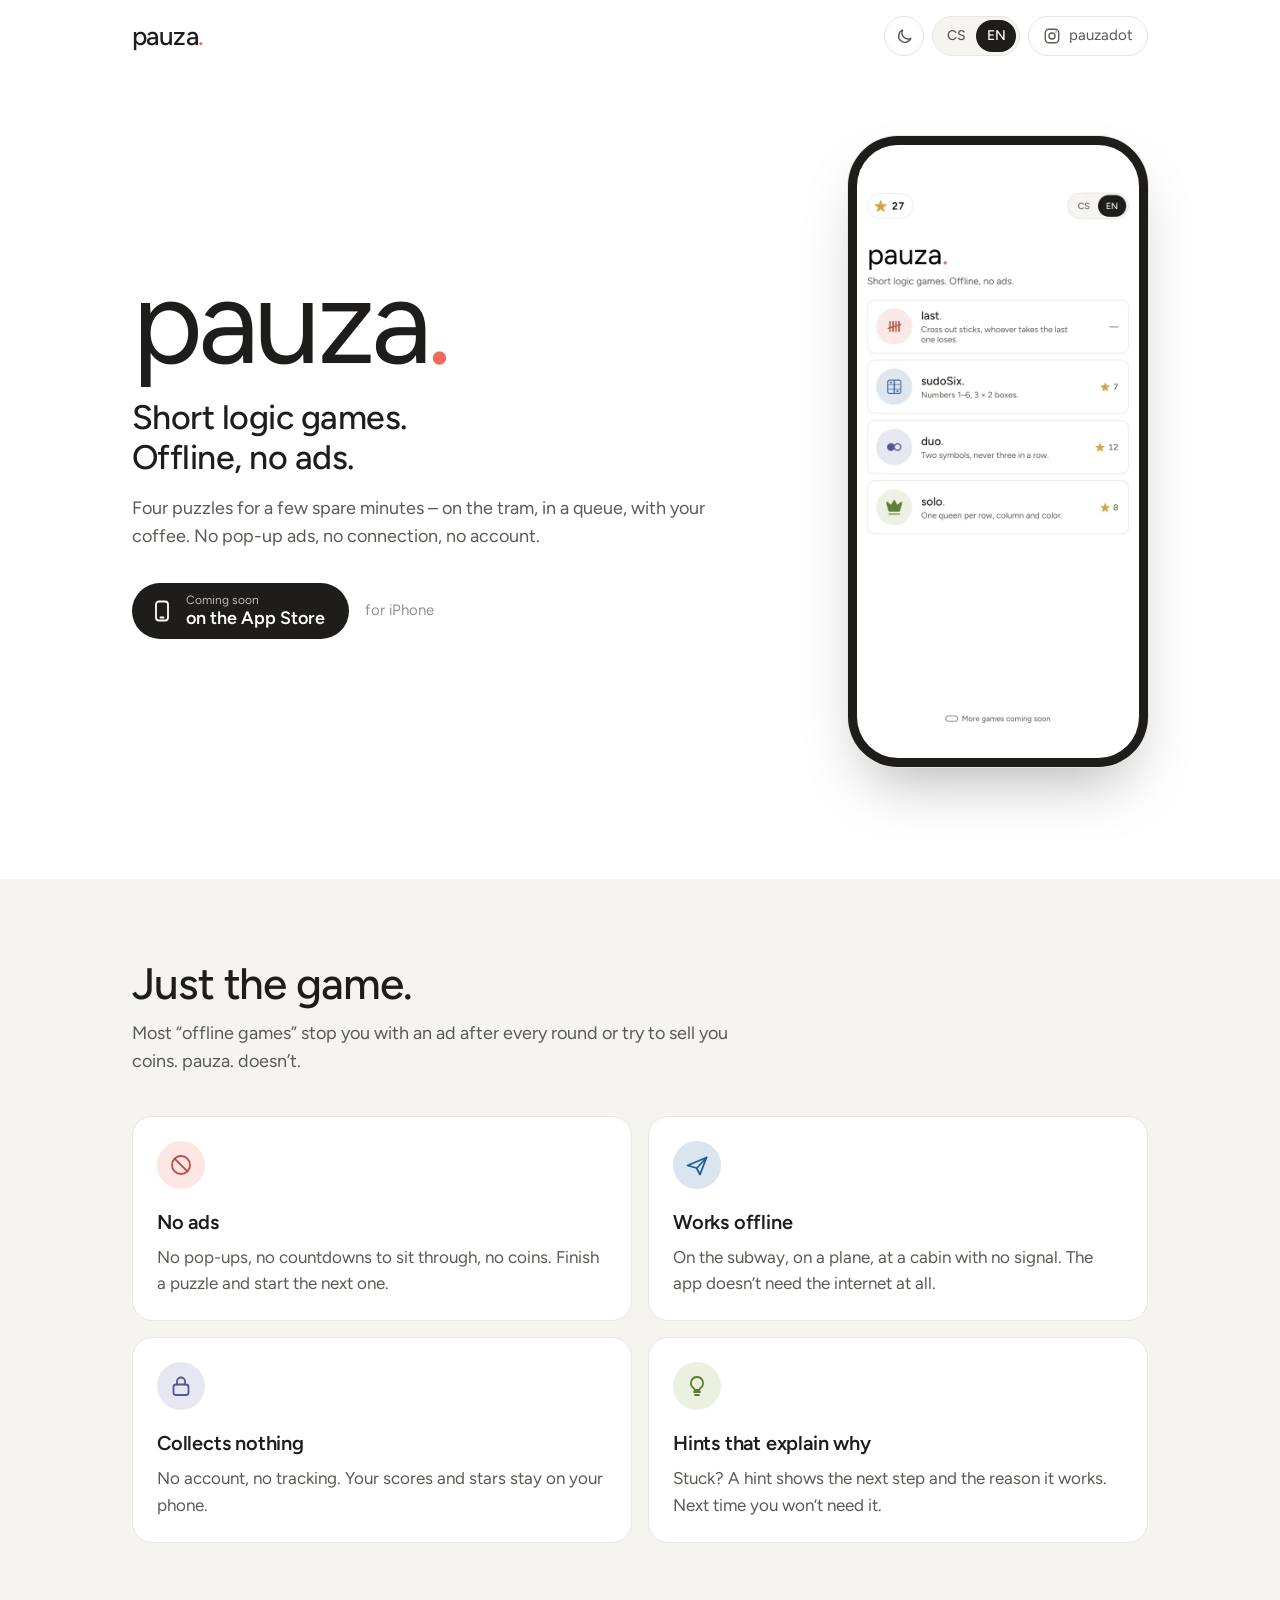
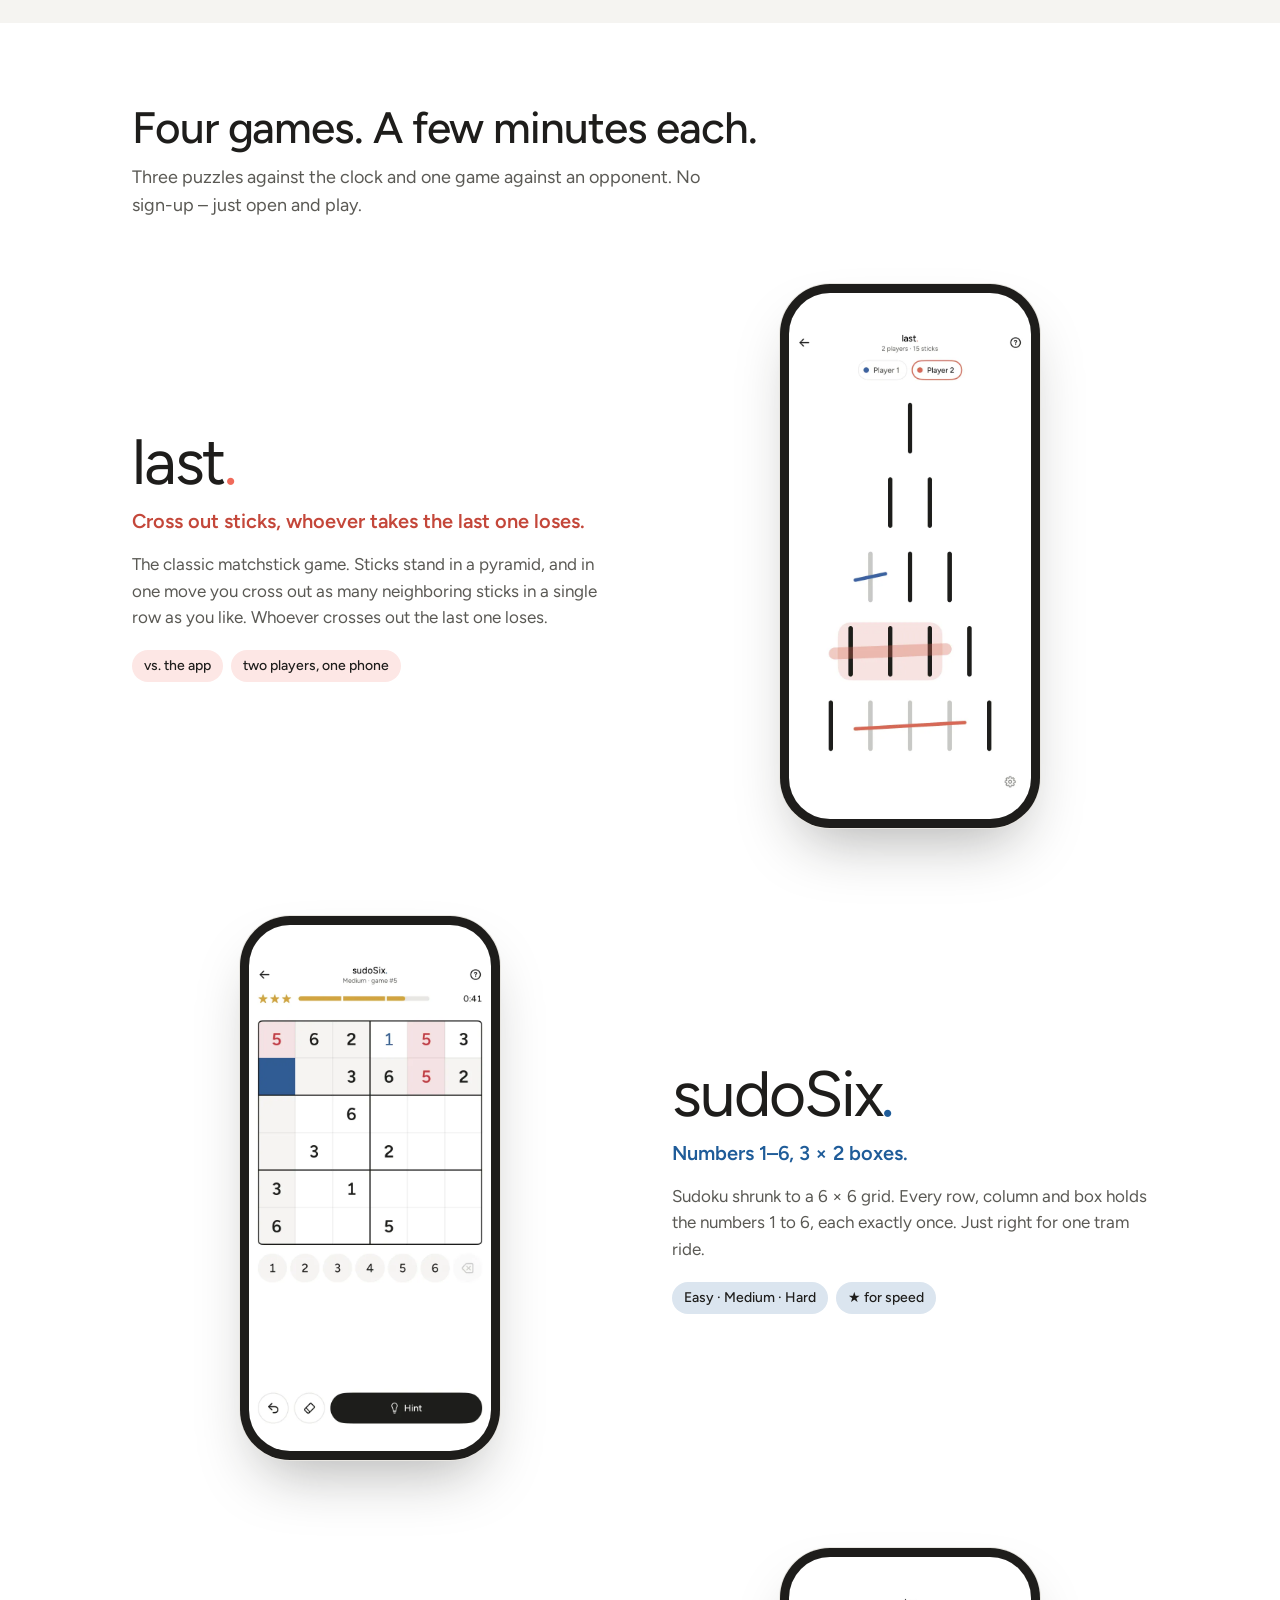
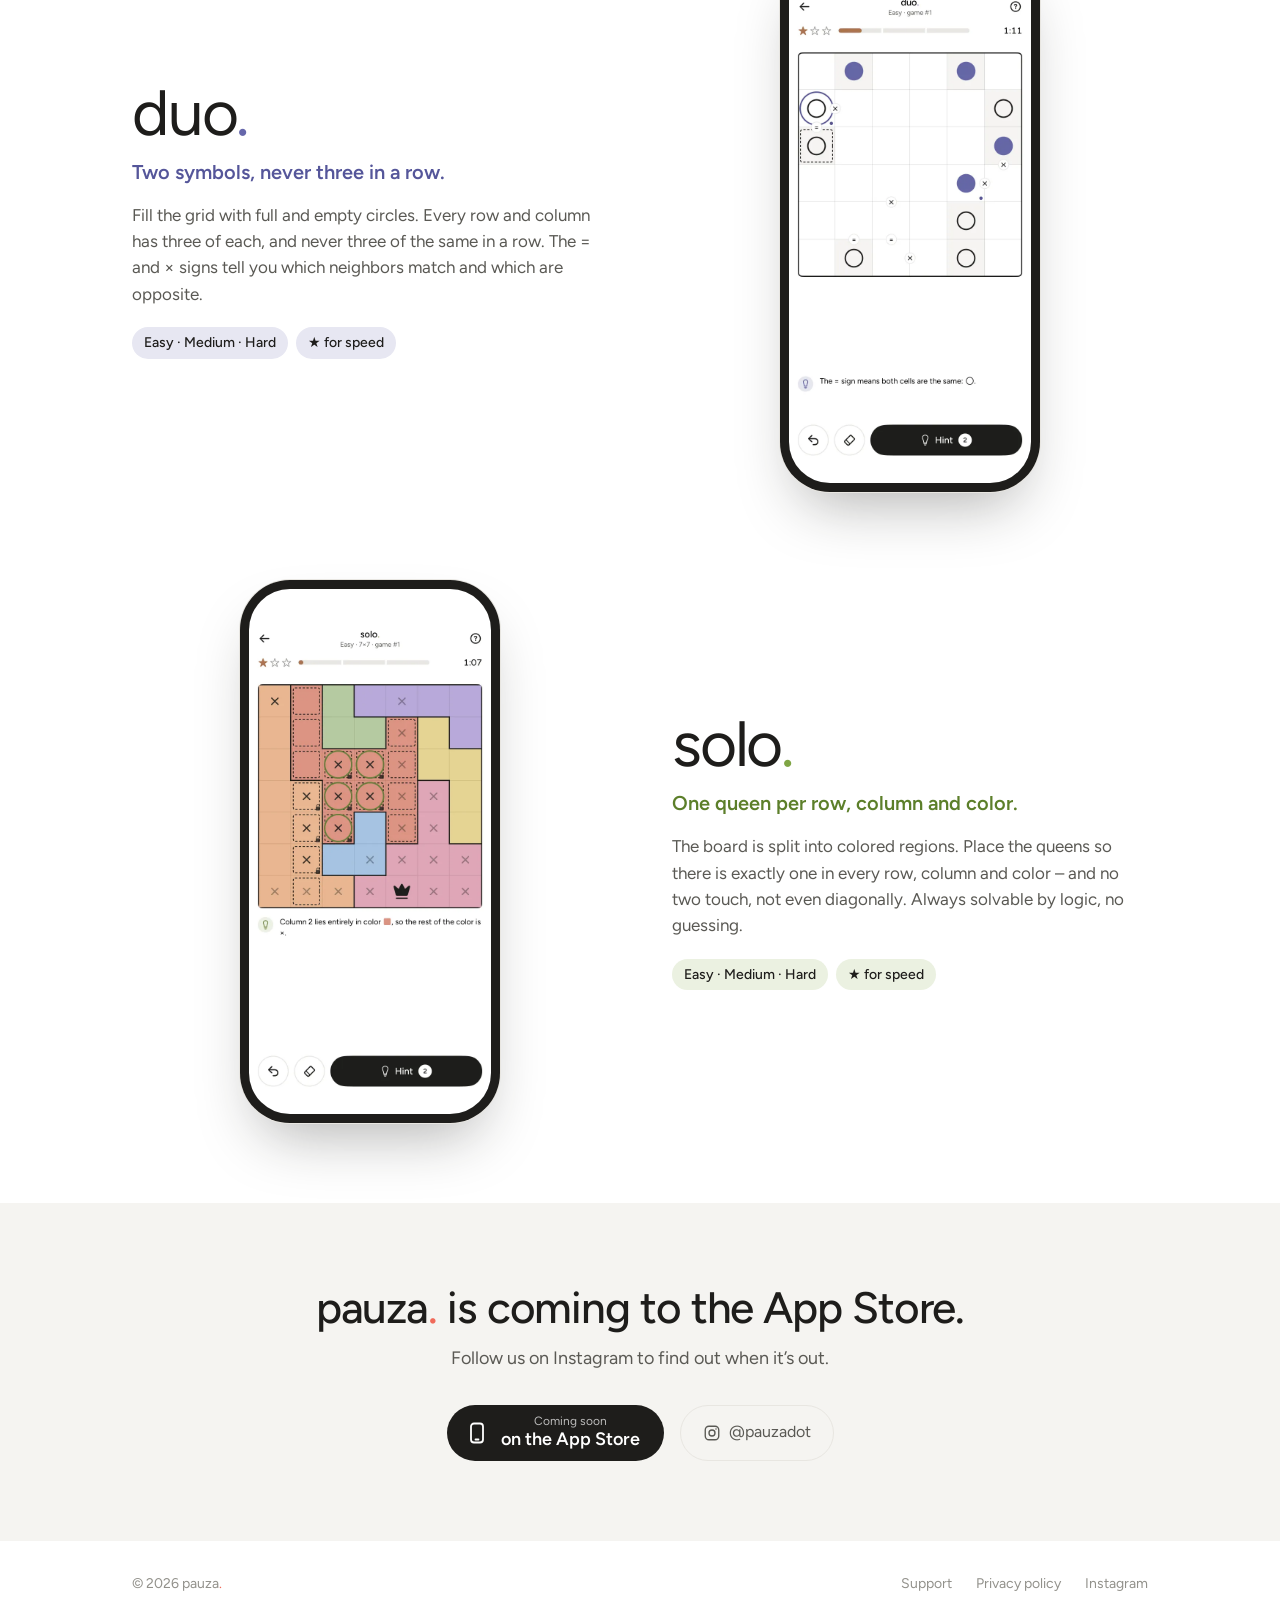
==== commit 39a97fd0: "Aktualizace webu (2026-10-19) Co-Authored-By: Claude Opus 5.5 <noreply@anthropic.com>" ====
--- a/en/index.html
+++ b/en/index.html
@@ -4,6 +4,9 @@
   <meta charset="utf-8">
   <meta name="viewport" content="width=device-width, initial-scale=1, viewport-fit=cover">
   <title>pauza. – short logic games, offline and ad-free</title>
+  <meta name="description" content="Four short logic games for iPhone. They work offline, have no ads and collect nothing about you. Coming soon to the App Store.">
+  <meta property="og:title" content="pauza. – short logic games, offline and ad-free">
+  <meta property="og:description" content="Four short logic games for iPhone. Offline, no ads, no tracking. Coming soon to the App Store.">
   <!-- Ještě před vykreslením: režim podle uložené volby (jinak systém) a jazyk – při příchodu zvenku
        přesměruje na verzi podle uložené volby, jinak podle jazyka prohlížeče. Vyhledávače se nepřesměrují. -->
   <script>
@@ -24,7 +27,6 @@
       if (lang !== d.lang) location.replace(lang === 'en' ? '/en/' : '/');
     })();
   </script>
-  <meta name="description" content="Four short logic games for iPhone. They work offline, have no ads and collect nothing about you. Coming soon to the App Store.">
   <meta name="color-scheme" content="light dark">
   <meta name="theme-color" content="#ffffff" media="(prefers-color-scheme: light)" data-scheme="light">
   <meta name="theme-color" content="#121211" media="(prefers-color-scheme: dark)" data-scheme="dark">
@@ -42,8 +44,6 @@
   <meta property="og:type" content="website">
   <meta property="og:site_name" content="pauza.">
   <meta property="og:url" content="https://pauzadot.cz/en/">
-  <meta property="og:title" content="pauza. – short logic games, offline and ad-free">
-  <meta property="og:description" content="Four short logic games for iPhone. Offline, no ads, no tracking. Coming soon to the App Store.">
   <meta property="og:image" content="https://pauzadot.cz/img/og-en.png">
   <meta property="og:image:width" content="1200">
   <meta property="og:image:height" content="630">
@@ -227,7 +227,11 @@
 
 <footer class="wrap foot">
   <span>© 2026 pauza<span class="dot">.</span></span>
-  <a href="https://www.instagram.com/pauzadot/" rel="noopener" target="_blank">Instagram</a>
+  <nav class="links">
+    <a href="/en/support/">Support</a>
+    <a href="/en/privacy/">Privacy policy</a>
+    <a href="https://www.instagram.com/pauzadot/" rel="noopener" target="_blank">Instagram</a>
+  </nav>
 </footer>
 
 </body>
--- a/style.css
+++ b/style.css
@@ -535,9 +535,55 @@
   color: var(--fg-subtle);
   font-size: 14px;
 }
+.foot .links {
+  display: flex;
+  flex-wrap: wrap;
+  gap: 8px 24px;
+}
 .foot a { text-decoration: none; }
 .foot a:hover { color: var(--fg); }
 
+/* ---------- textové stránky (podpora, zásady soukromí) ---------- */
+.doc {
+  max-width: 760px;
+  padding-block: 40px 72px;
+}
+.doc h1 {
+  font-size: clamp(44px, 11vw, 72px);
+  font-weight: 400;
+  line-height: 1;
+  letter-spacing: -0.035em;
+}
+.doc h2 {
+  margin-top: 48px;
+  font-size: clamp(24px, 5.2vw, 30px);
+  font-weight: 500;
+  line-height: 1.2;
+  letter-spacing: -0.015em;
+}
+.doc h3 {
+  margin-top: 28px;
+  font-size: 18px;
+  font-weight: 600;
+}
+.doc p { margin-top: 12px; }
+.doc h3 + p { margin-top: 6px; }
+.doc .meta {
+  margin-top: 16px;
+  color: var(--fg-subtle);
+  font-size: 15px;
+}
+.doc .lead {
+  margin-top: 24px;
+  font-size: 20px;
+  line-height: 1.45;
+}
+.doc .note {
+  margin-top: 48px;
+  color: var(--fg-muted);
+}
+.doc a { text-underline-offset: 3px; }
+
 @media (prefers-reduced-motion: reduce) {
   html { scroll-behavior: auto; }
 }
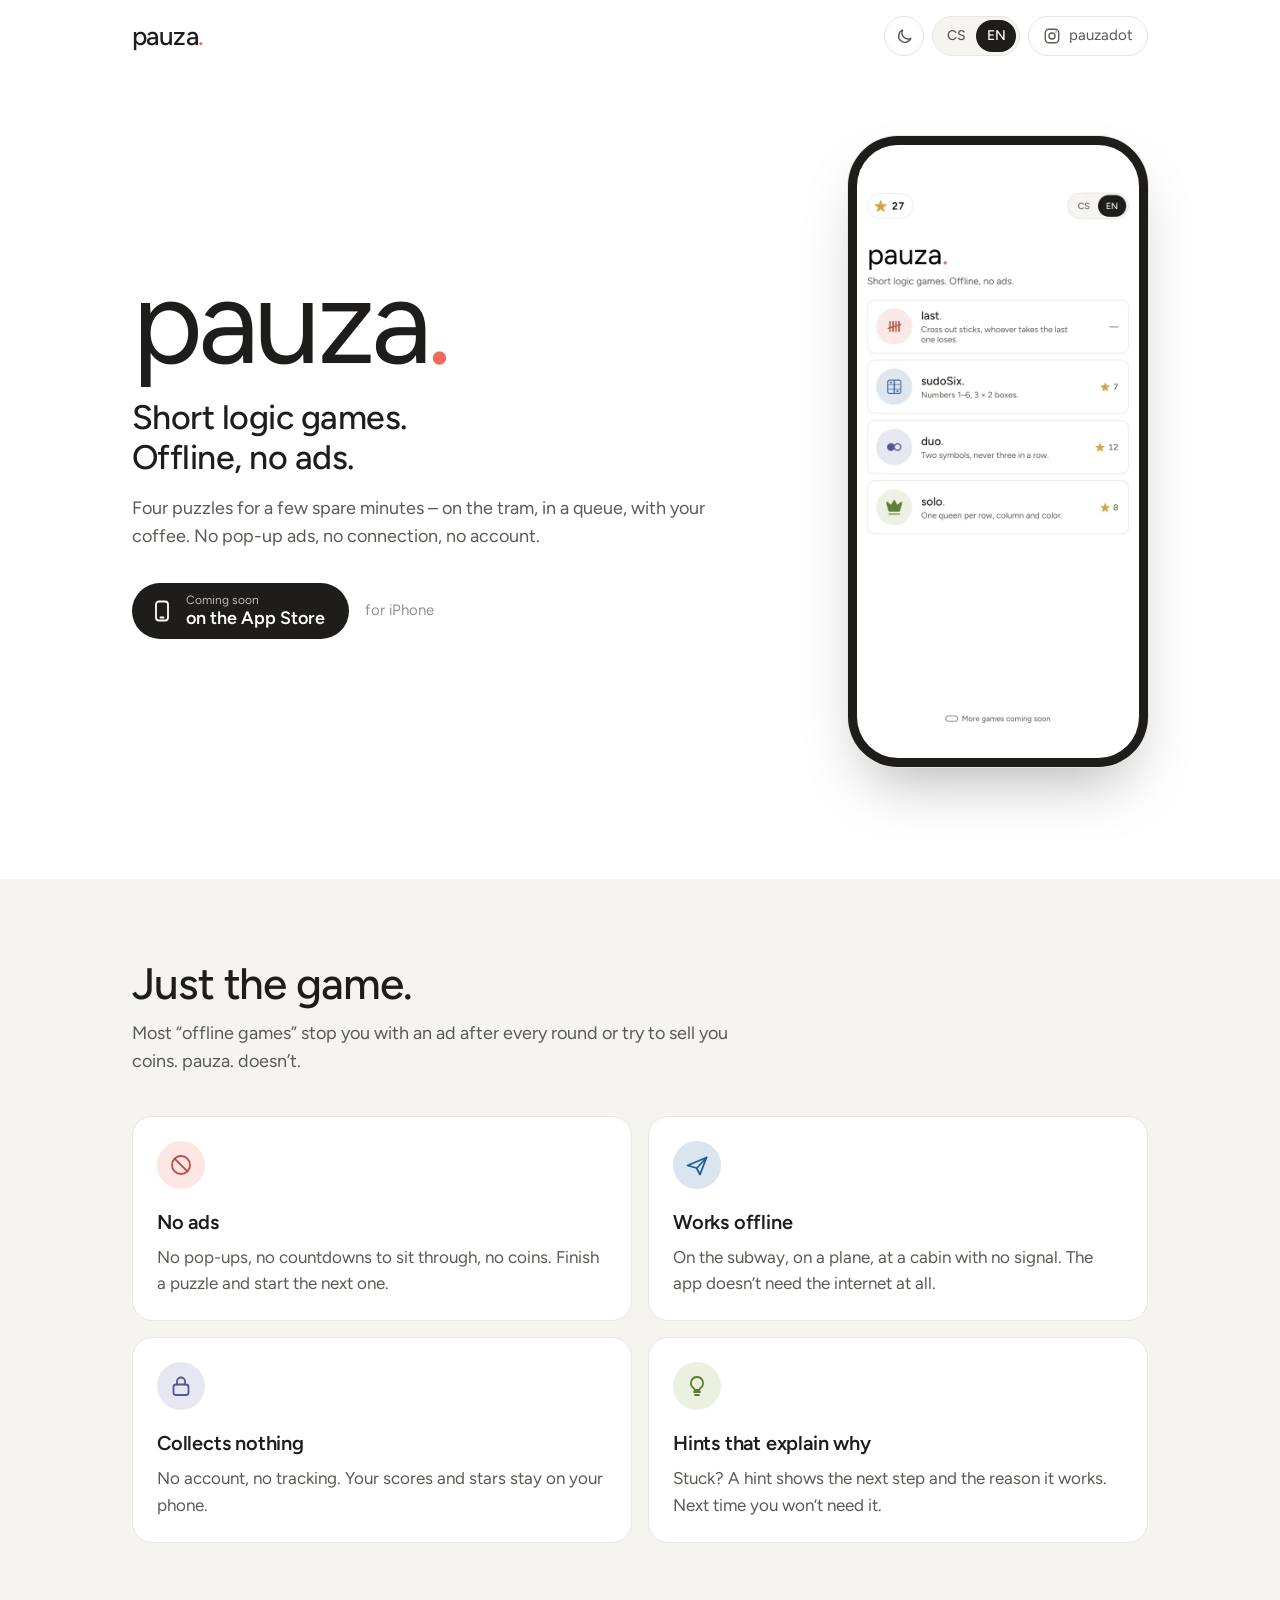
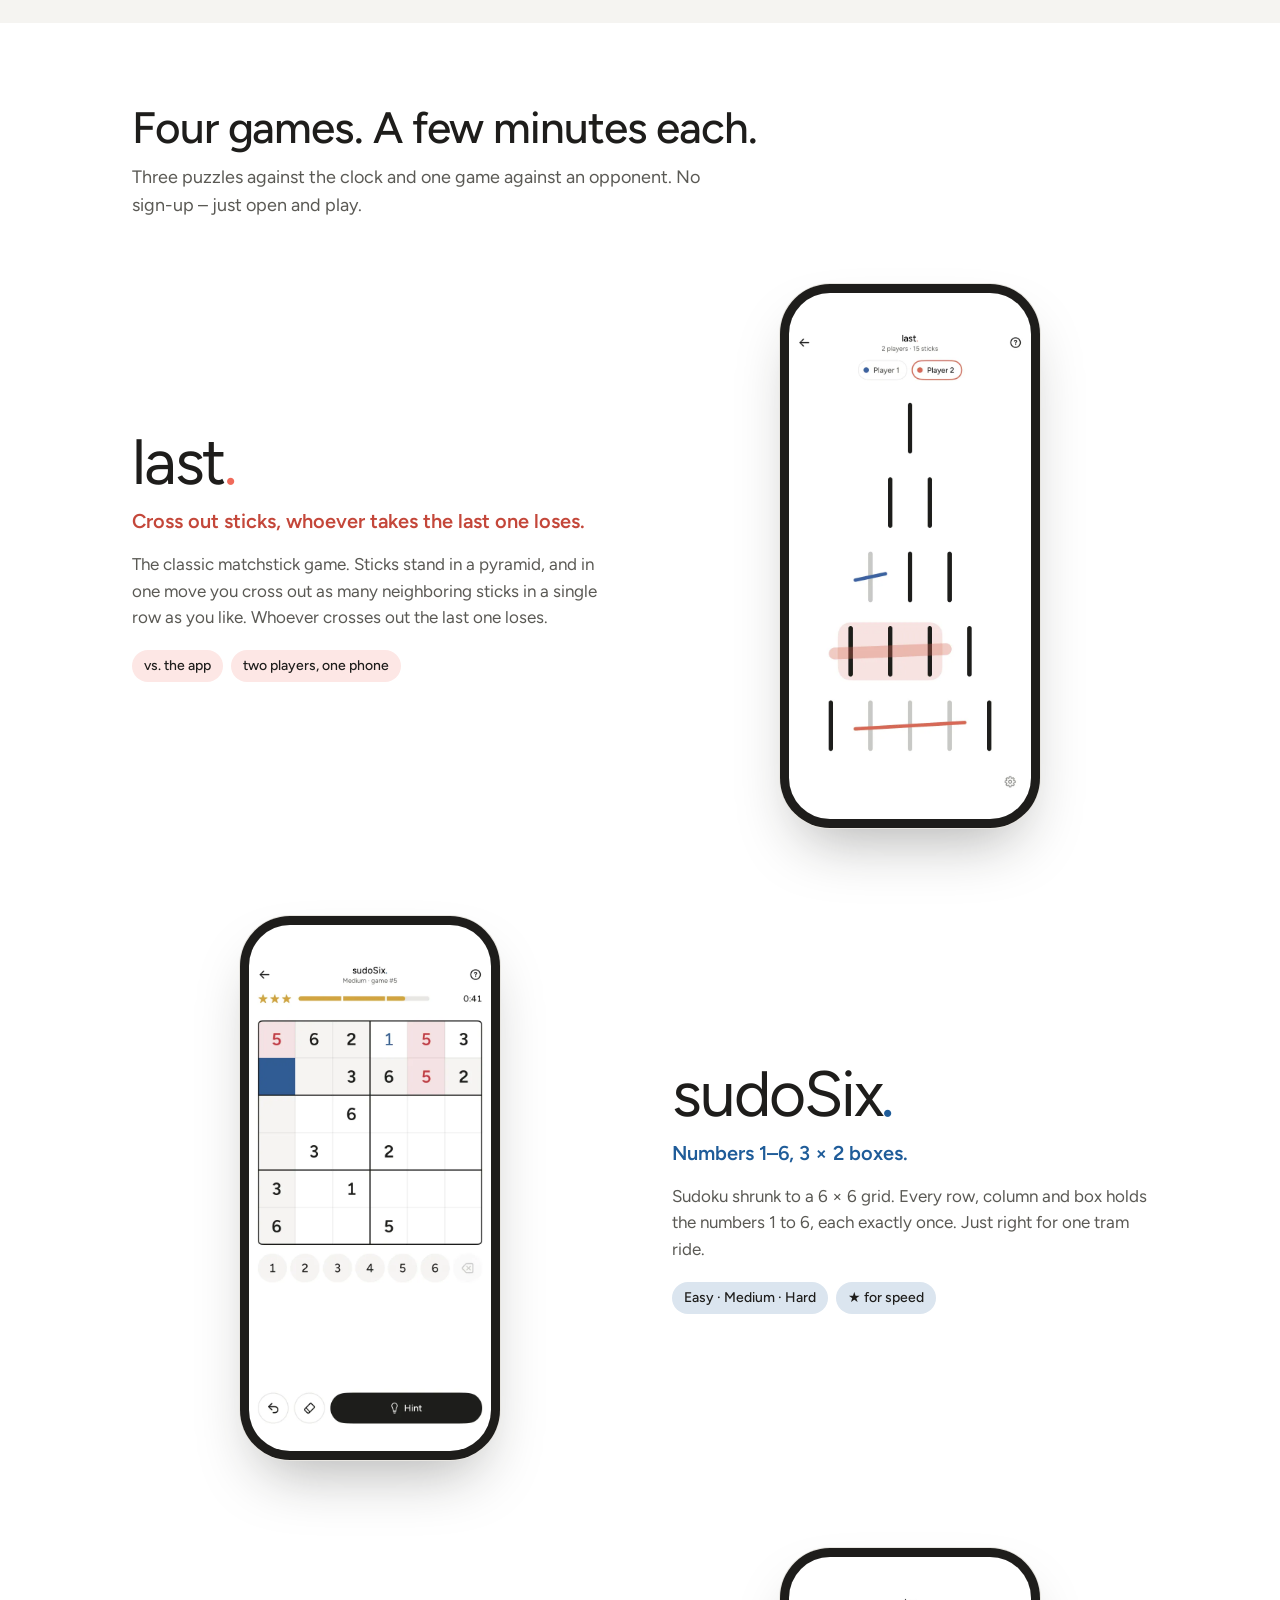
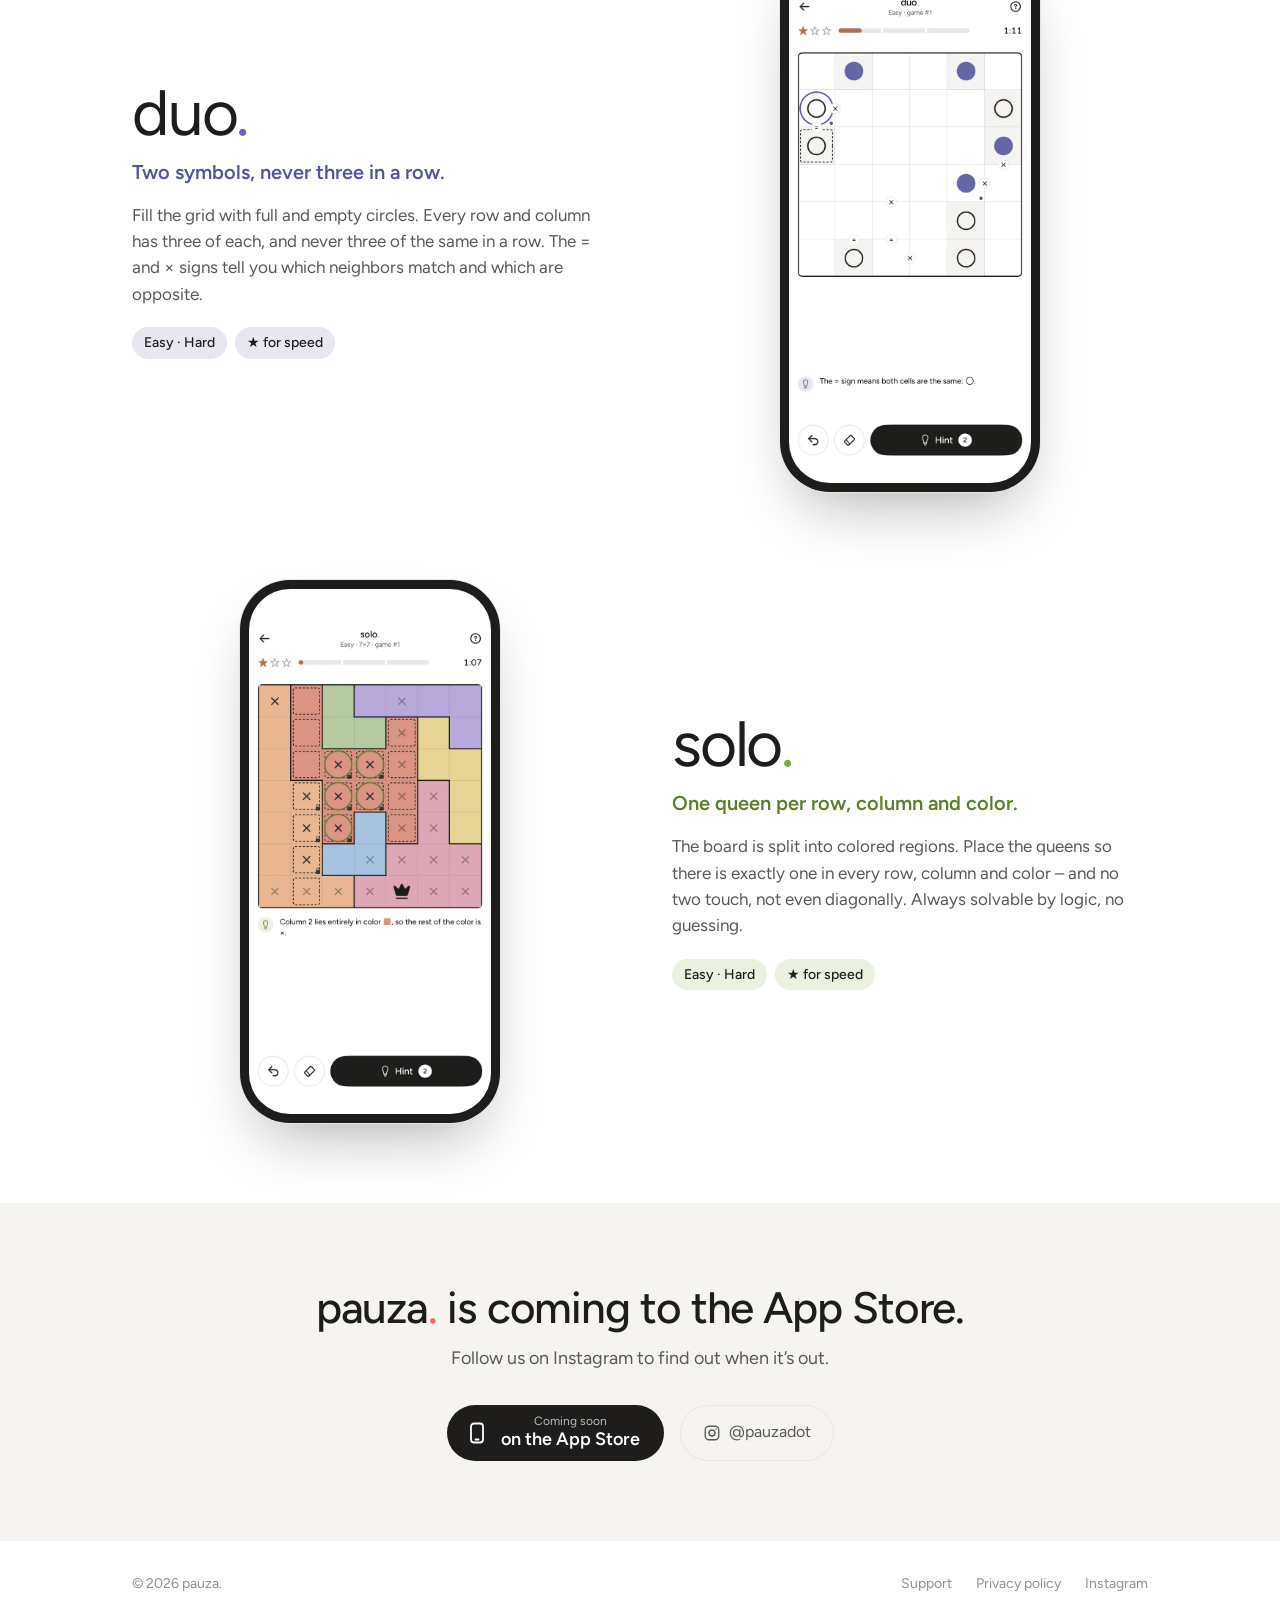
==== commit 2ca8a6e8: "Aktualizace webu (2026-10-20) Co-Authored-By: Claude Opus 5.5 <noreply@anthropic.com>" ====
--- a/en/index.html
+++ b/en/index.html
@@ -177,7 +177,7 @@
             <h3>duo<span class="dot">.</span></h3>
             <p class="tag">Two symbols, never three in a row.</p>
             <p class="text">Fill the grid with full and empty circles. Every row and column has three of each, and never three of the same in a row. The = and × signs tell you which neighbors match and which are opposite.</p>
-            <ul class="chips"><li>Easy · Medium · Hard</li><li>★ for speed</li></ul>
+            <ul class="chips"><li>Easy · Hard</li><li>★ for speed</li></ul>
           </div>
           <div class="phone small">
             <picture>
@@ -193,7 +193,7 @@
             <h3>solo<span class="dot">.</span></h3>
             <p class="tag">One queen per row, column and color.</p>
             <p class="text">The board is split into colored regions. Place the queens so there is exactly one in every row, column and color – and no two touch, not even diagonally. Always solvable by logic, no guessing.</p>
-            <ul class="chips"><li>Easy · Medium · Hard</li><li>★ for speed</li></ul>
+            <ul class="chips"><li>Easy · Hard</li><li>★ for speed</li></ul>
           </div>
           <div class="phone small">
             <picture>
--- a/style.css
+++ b/style.css
@@ -33,6 +33,7 @@
   --edge: #1e1d1b; /* obrys hrací plochy a hranice oblastí */
   --hair: rgba(30, 29, 27, 0.12); /* jemné čáry uvnitř plochy */
   --scrim: rgba(20, 20, 18, 0.42);
+  --on-accent: #ffffff; /* text a ikony na barvě hry a na bad (v obou režimech bílá) */
 
   --player-1: #2f64a8;
   --player-2: #e8604c;
@@ -64,6 +65,8 @@
   --q9: #b7becb;
   --q-ink: #1e1d1b;
 
+  --r-chip: 3px;
+  --r-xs: 4px;
   --r-sm: 8px;
   --r-md: 12px;
   --r-capsule: 999px;
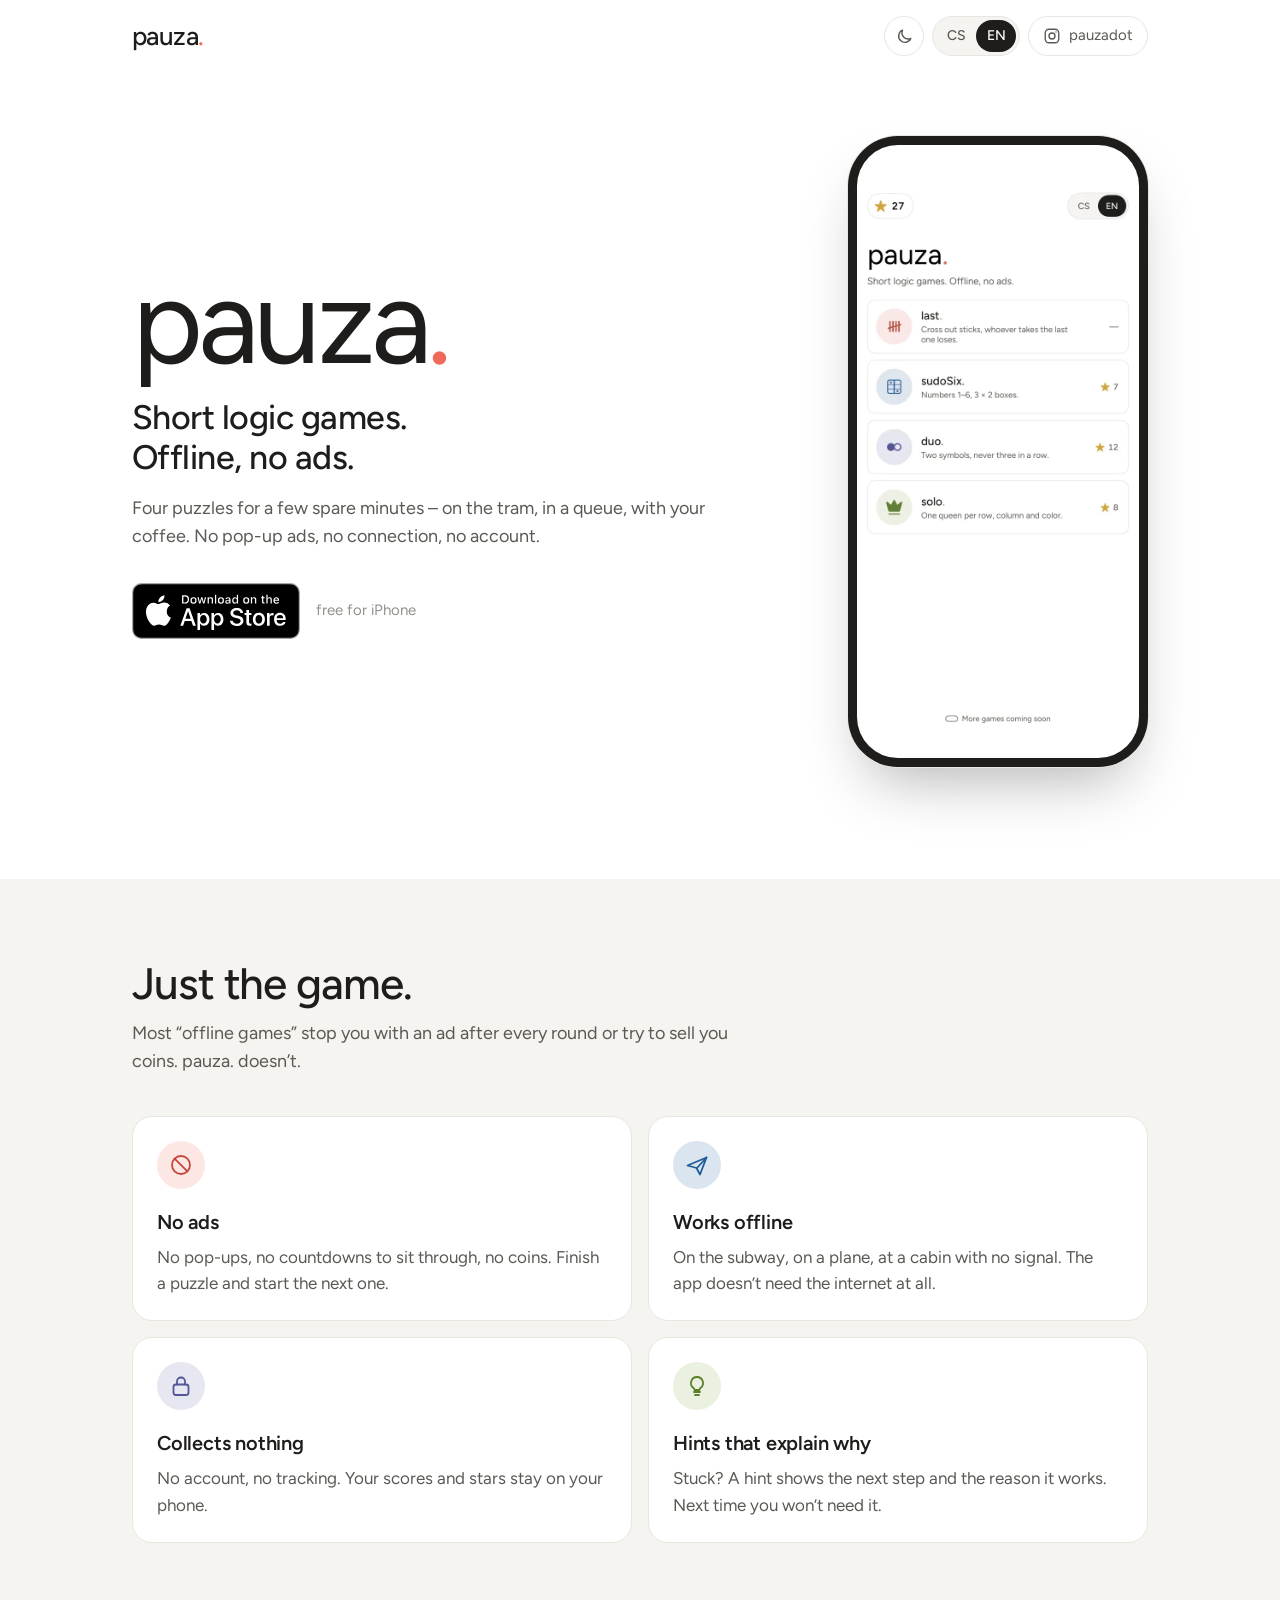
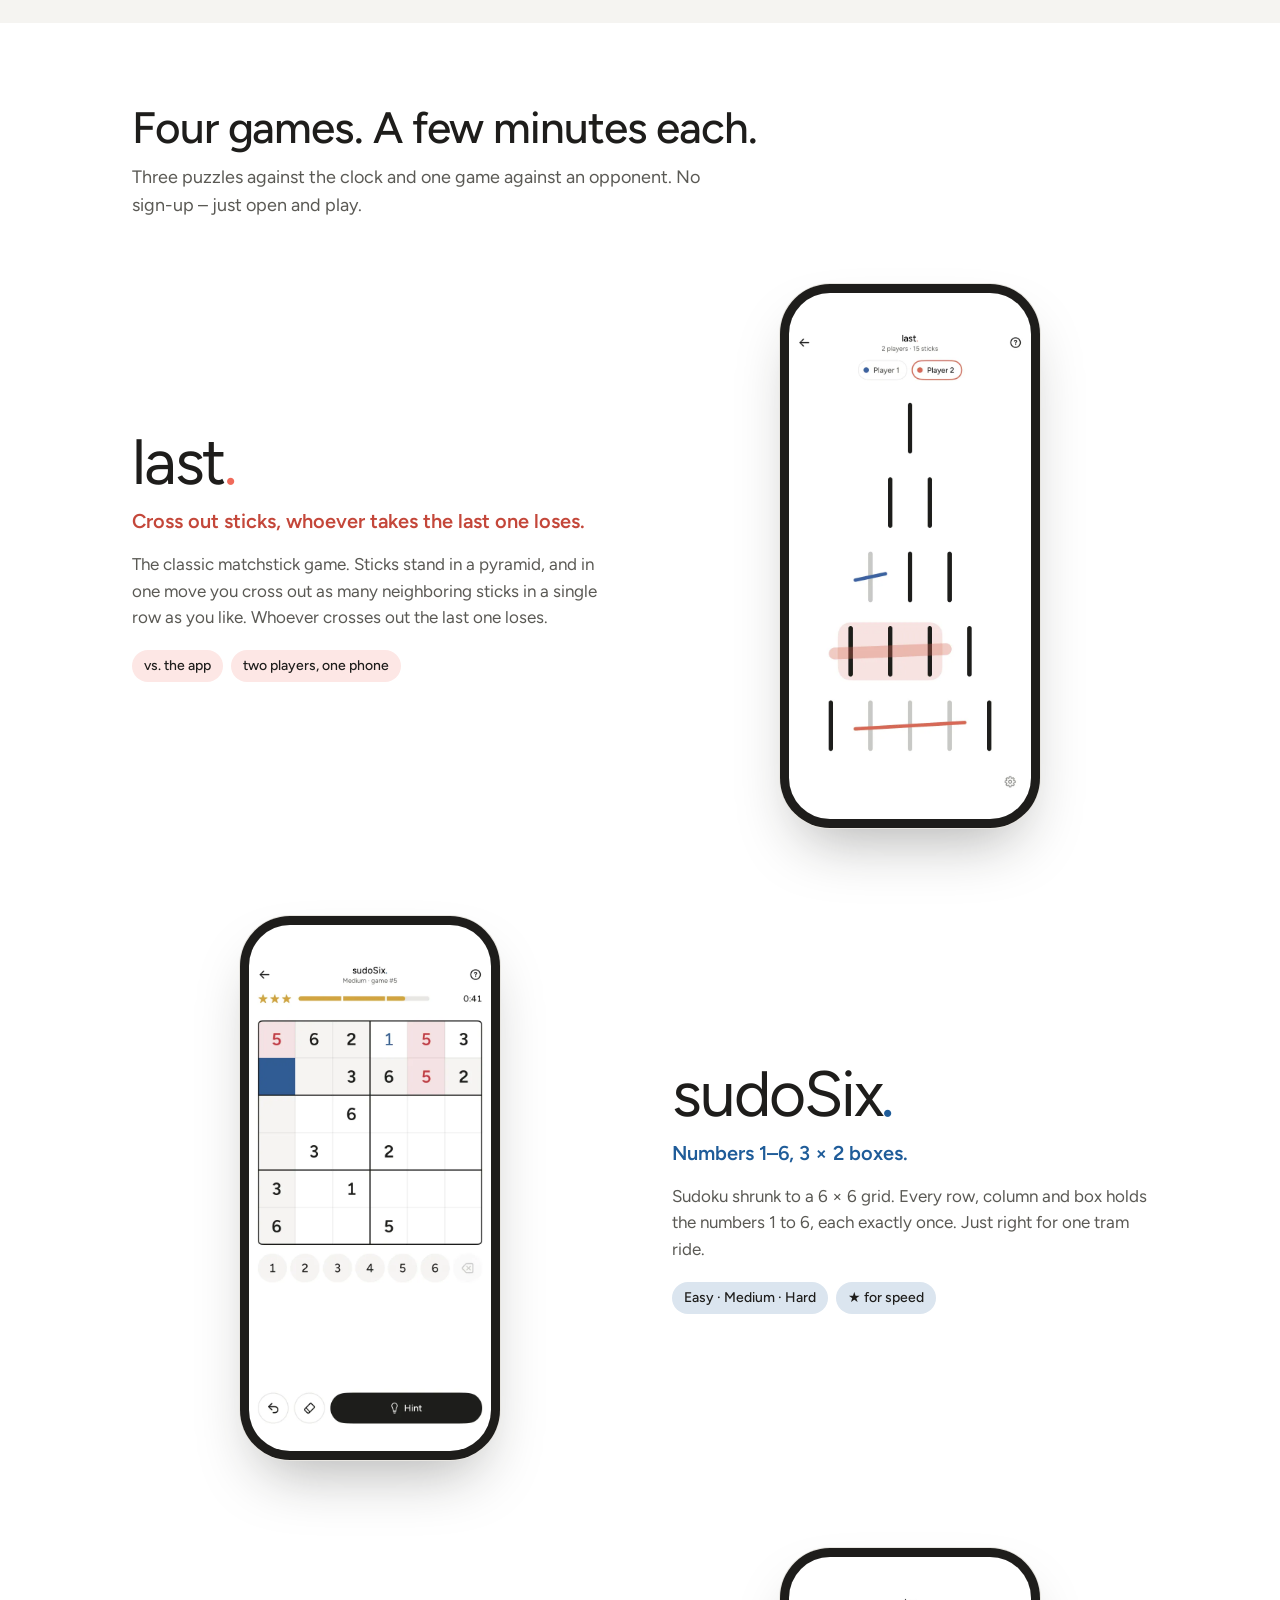
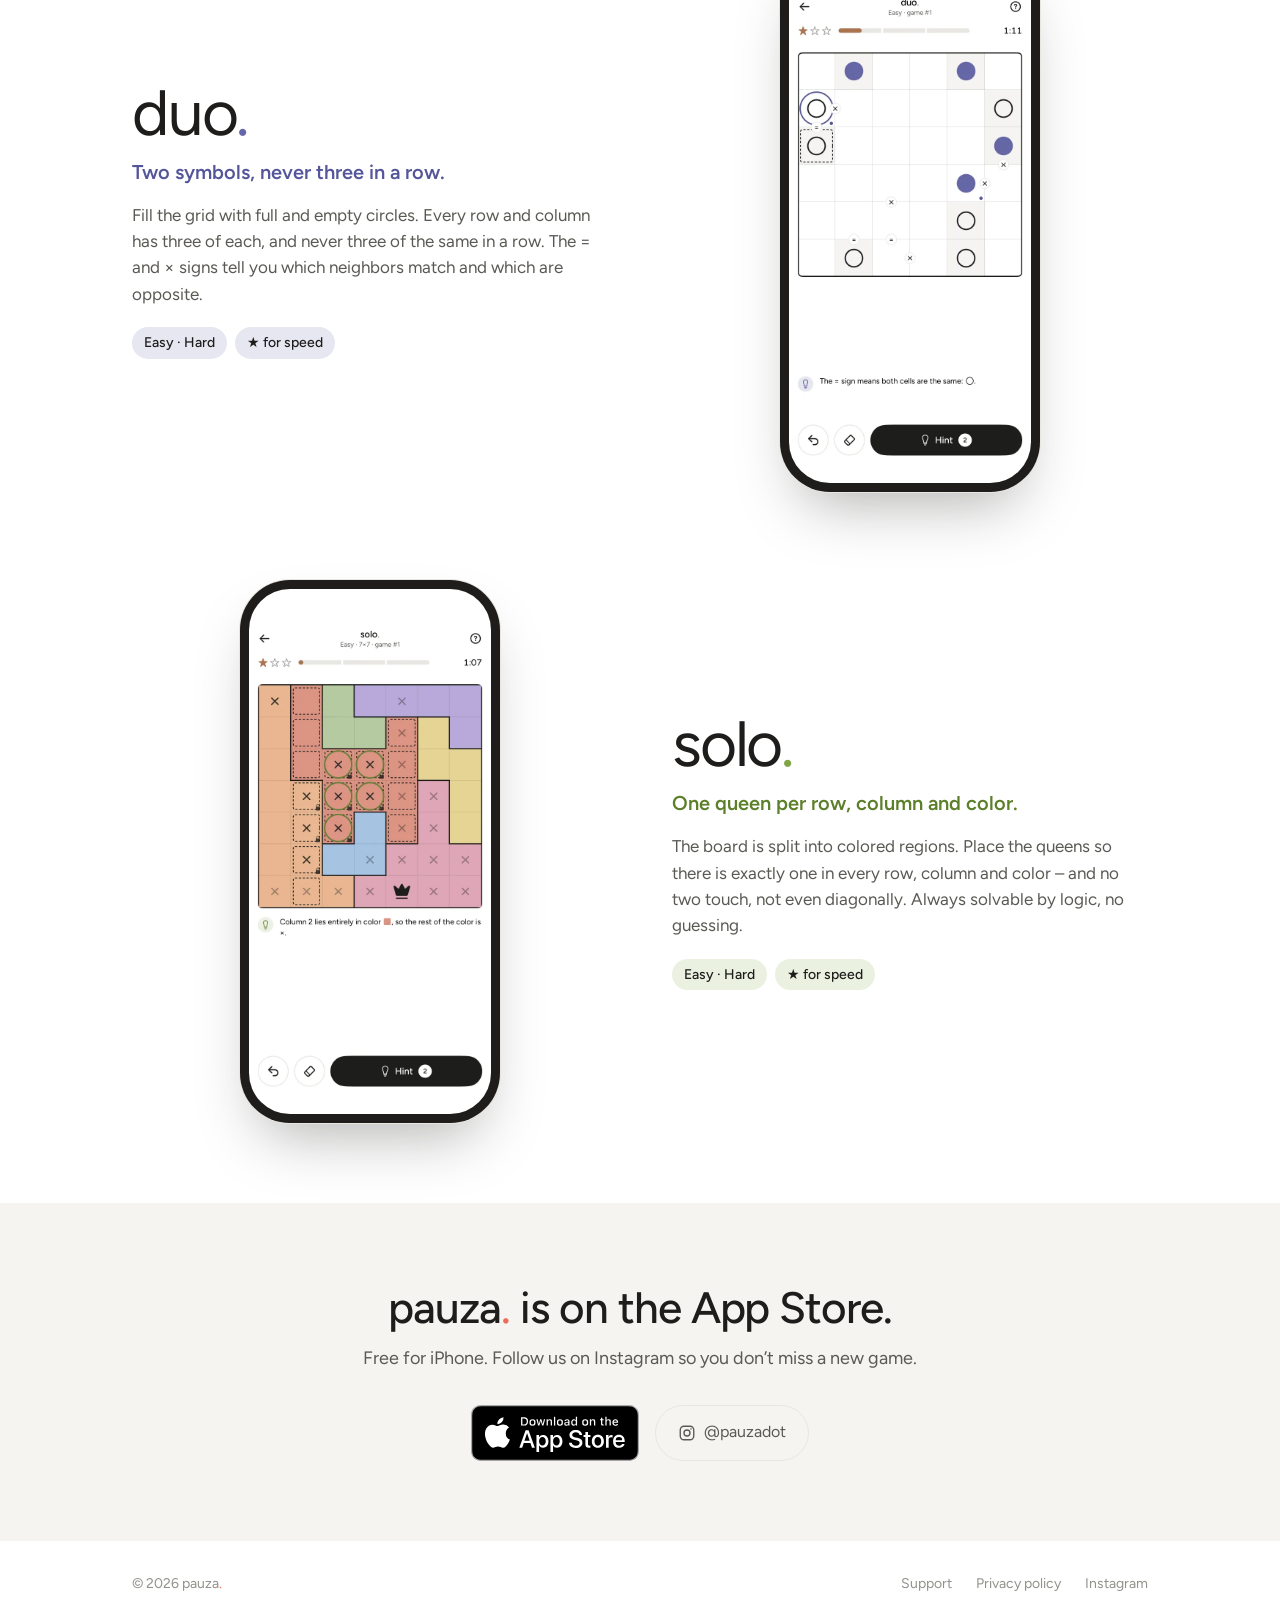
==== commit 3b9604d8: "Aktualizace webu (2026-10-20) Co-Authored-By: Claude Opus 5.5 <noreply@anthropic.com>" ====
--- a/en/index.html
+++ b/en/index.html
@@ -4,9 +4,9 @@
   <meta charset="utf-8">
   <meta name="viewport" content="width=device-width, initial-scale=1, viewport-fit=cover">
   <title>pauza. – short logic games, offline and ad-free</title>
-  <meta name="description" content="Four short logic games for iPhone. They work offline, have no ads and collect nothing about you. Coming soon to the App Store.">
+  <meta name="description" content="Four short logic games for iPhone. They work offline, have no ads and collect nothing about you. Free on the App Store.">
   <meta property="og:title" content="pauza. – short logic games, offline and ad-free">
-  <meta property="og:description" content="Four short logic games for iPhone. Offline, no ads, no tracking. Coming soon to the App Store.">
+  <meta property="og:description" content="Four short logic games for iPhone. Offline, no ads, no tracking. Free on the App Store.">
   <!-- Ještě před vykreslením: režim podle uložené volby (jinak systém) a jazyk – při příchodu zvenku
        přesměruje na verzi podle uložené volby, jinak podle jazyka prohlížeče. Vyhledávače se nepřesměrují. -->
   <script>
@@ -30,6 +30,8 @@
   <meta name="color-scheme" content="light dark">
   <meta name="theme-color" content="#ffffff" media="(prefers-color-scheme: light)" data-scheme="light">
   <meta name="theme-color" content="#121211" media="(prefers-color-scheme: dark)" data-scheme="dark">
+  <!-- Smart App Banner: Safari na iPhonu nabídne stažení appky (Apple ID z App Store Connect) -->
+  <meta name="apple-itunes-app" content="app-id=6824806670">
   <link rel="canonical" href="https://pauzadot.cz/en/">
   <link rel="alternate" hreflang="cs" href="https://pauzadot.cz/">
   <link rel="alternate" hreflang="en" href="https://pauzadot.cz/en/">
@@ -89,11 +91,10 @@
       <p class="claim">Short logic games.<br>Offline, no ads.</p>
       <p class="lead">Four puzzles for a few spare minutes – on the tram, in a queue, with your coffee. No pop-up ads, no connection, no account.</p>
       <div class="cta">
-        <a class="store" aria-disabled="true" role="link">
-          <svg viewBox="0 0 24 24" fill="none" stroke="currentColor" stroke-width="1.8" stroke-linecap="round" aria-hidden="true"><rect x="6" y="2.5" width="12" height="19" rx="3"/><path d="M10.5 18.5h3"/></svg>
-          <span><small>Coming soon</small><strong>on the App Store</strong></span>
+        <a class="badge" href="https://apps.apple.com/app/id6824806670">
+          <img src="/img/app-store-en.svg" width="168" height="56" alt="Download on the App Store">
         </a>
-        <span class="soon"><span>for iPhone</span></span>
+        <span class="soon"><span>free for iPhone</span></span>
       </div>
     </div>
     <div class="phone">
@@ -209,12 +210,11 @@
 
   <section class="section soft end">
     <div class="wrap">
-      <h2>pauza<span class="dot">.</span> is coming to the App Store.</h2>
-      <p class="sub">Follow us on Instagram to find out when it’s out.</p>
+      <h2>pauza<span class="dot">.</span> is on the App Store.</h2>
+      <p class="sub">Free for iPhone. Follow us on Instagram so you don’t miss a new game.</p>
       <div class="cta">
-        <a class="store" aria-disabled="true" role="link">
-          <svg viewBox="0 0 24 24" fill="none" stroke="currentColor" stroke-width="1.8" stroke-linecap="round" aria-hidden="true"><rect x="6" y="2.5" width="12" height="19" rx="3"/><path d="M10.5 18.5h3"/></svg>
-          <span><small>Coming soon</small><strong>on the App Store</strong></span>
+        <a class="badge" href="https://apps.apple.com/app/id6824806670">
+          <img src="/img/app-store-en.svg" width="168" height="56" alt="Download on the App Store">
         </a>
         <a class="ig" href="https://www.instagram.com/pauzadot/" rel="me noopener" target="_blank">
           <svg viewBox="0 0 24 24" fill="none" stroke="currentColor" stroke-width="1.8" aria-hidden="true"><rect x="3" y="3" width="18" height="18" rx="5"/><circle cx="12" cy="12" r="4"/><circle cx="17.3" cy="6.7" r="1" fill="currentColor" stroke="none"/></svg>
--- a/style.css
+++ b/style.css
@@ -373,7 +373,12 @@
   margin-top: 32px;
 }
 
-/* tlačítko obchodu – zatím „brzy“; po vydání nahradit oficiálním odznakem App Store */
+/* oficiální odznak App Storu (Apple Marketing Tools) – neupravovat, jen velikost; výška ≥ 40 px */
+.badge { display: inline-block; line-height: 0; border-radius: 9px; }
+.badge img { display: block; height: 56px; width: auto; }
+.badge:focus-visible { outline: 2px solid var(--fg); outline-offset: 3px; }
+
+/* tlačítko (404 → „Na úvod“) */
 .store {
   display: inline-flex;
   align-items: center;
